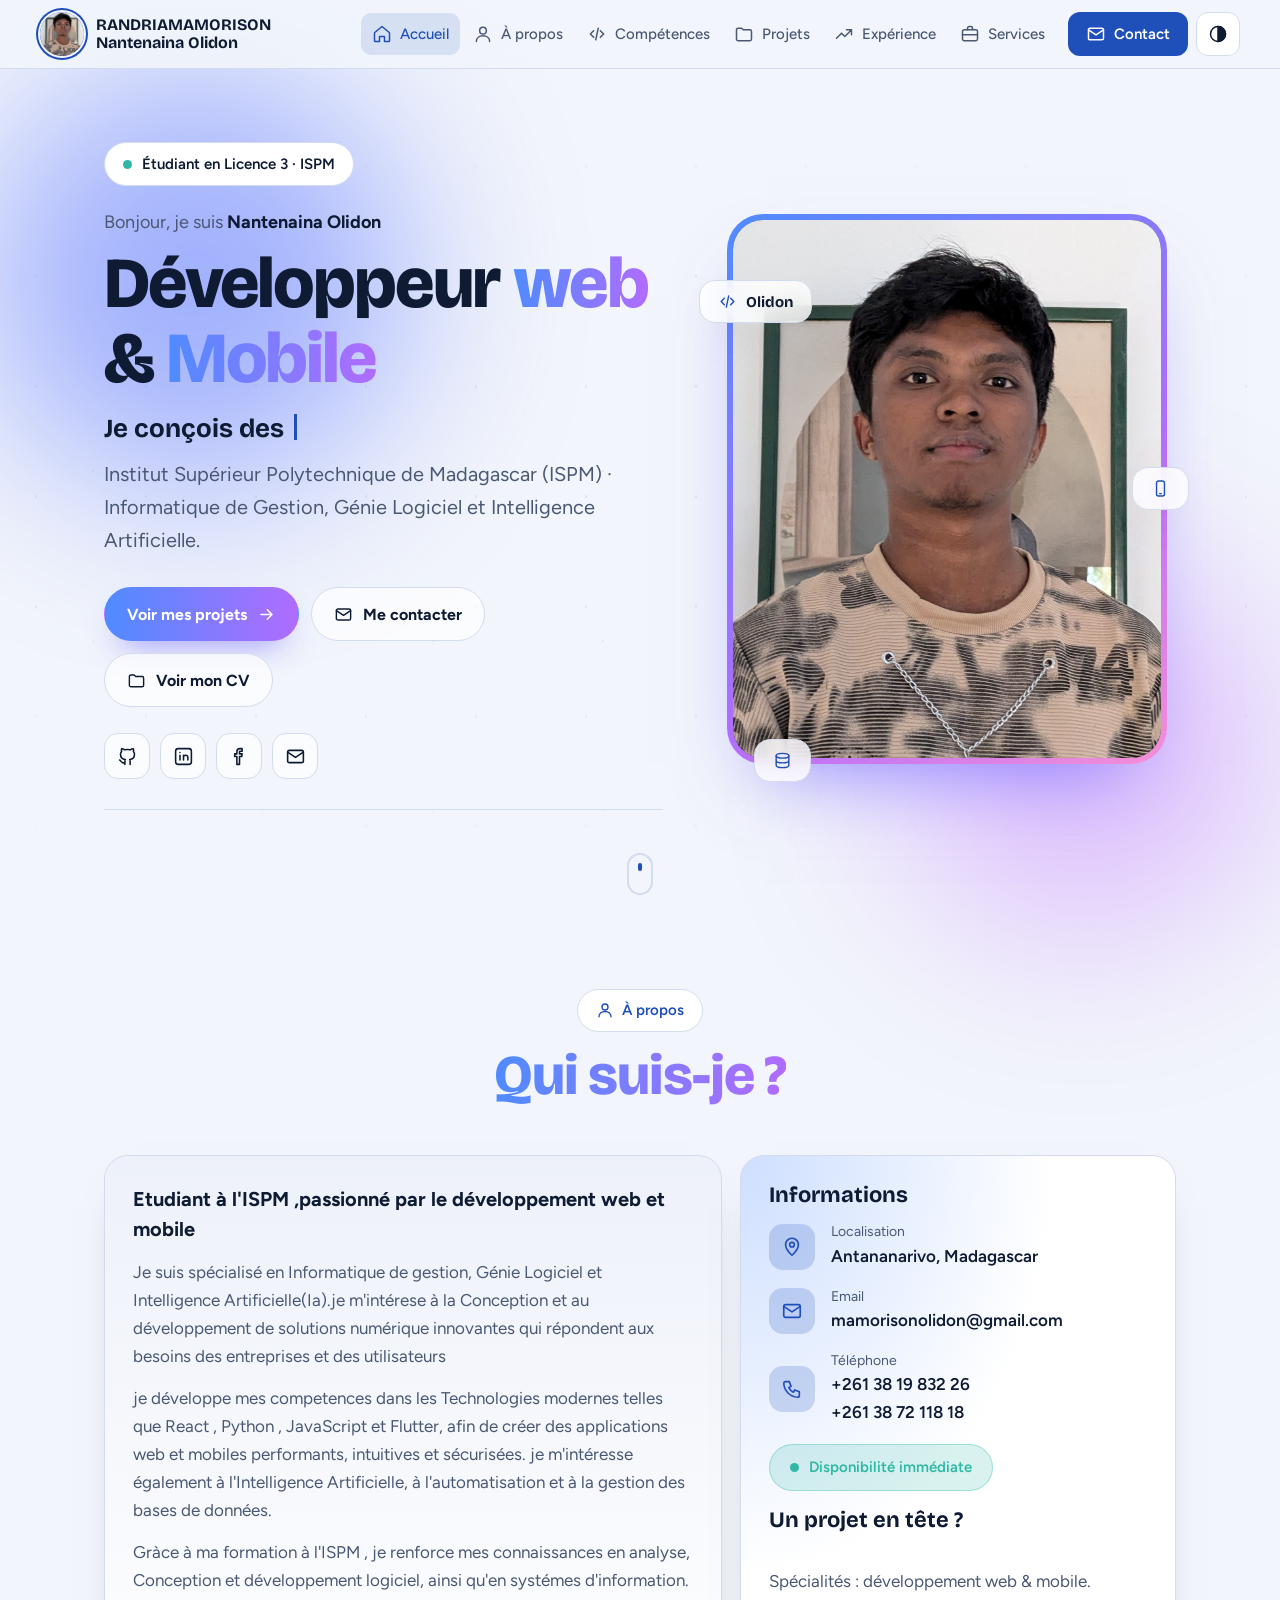
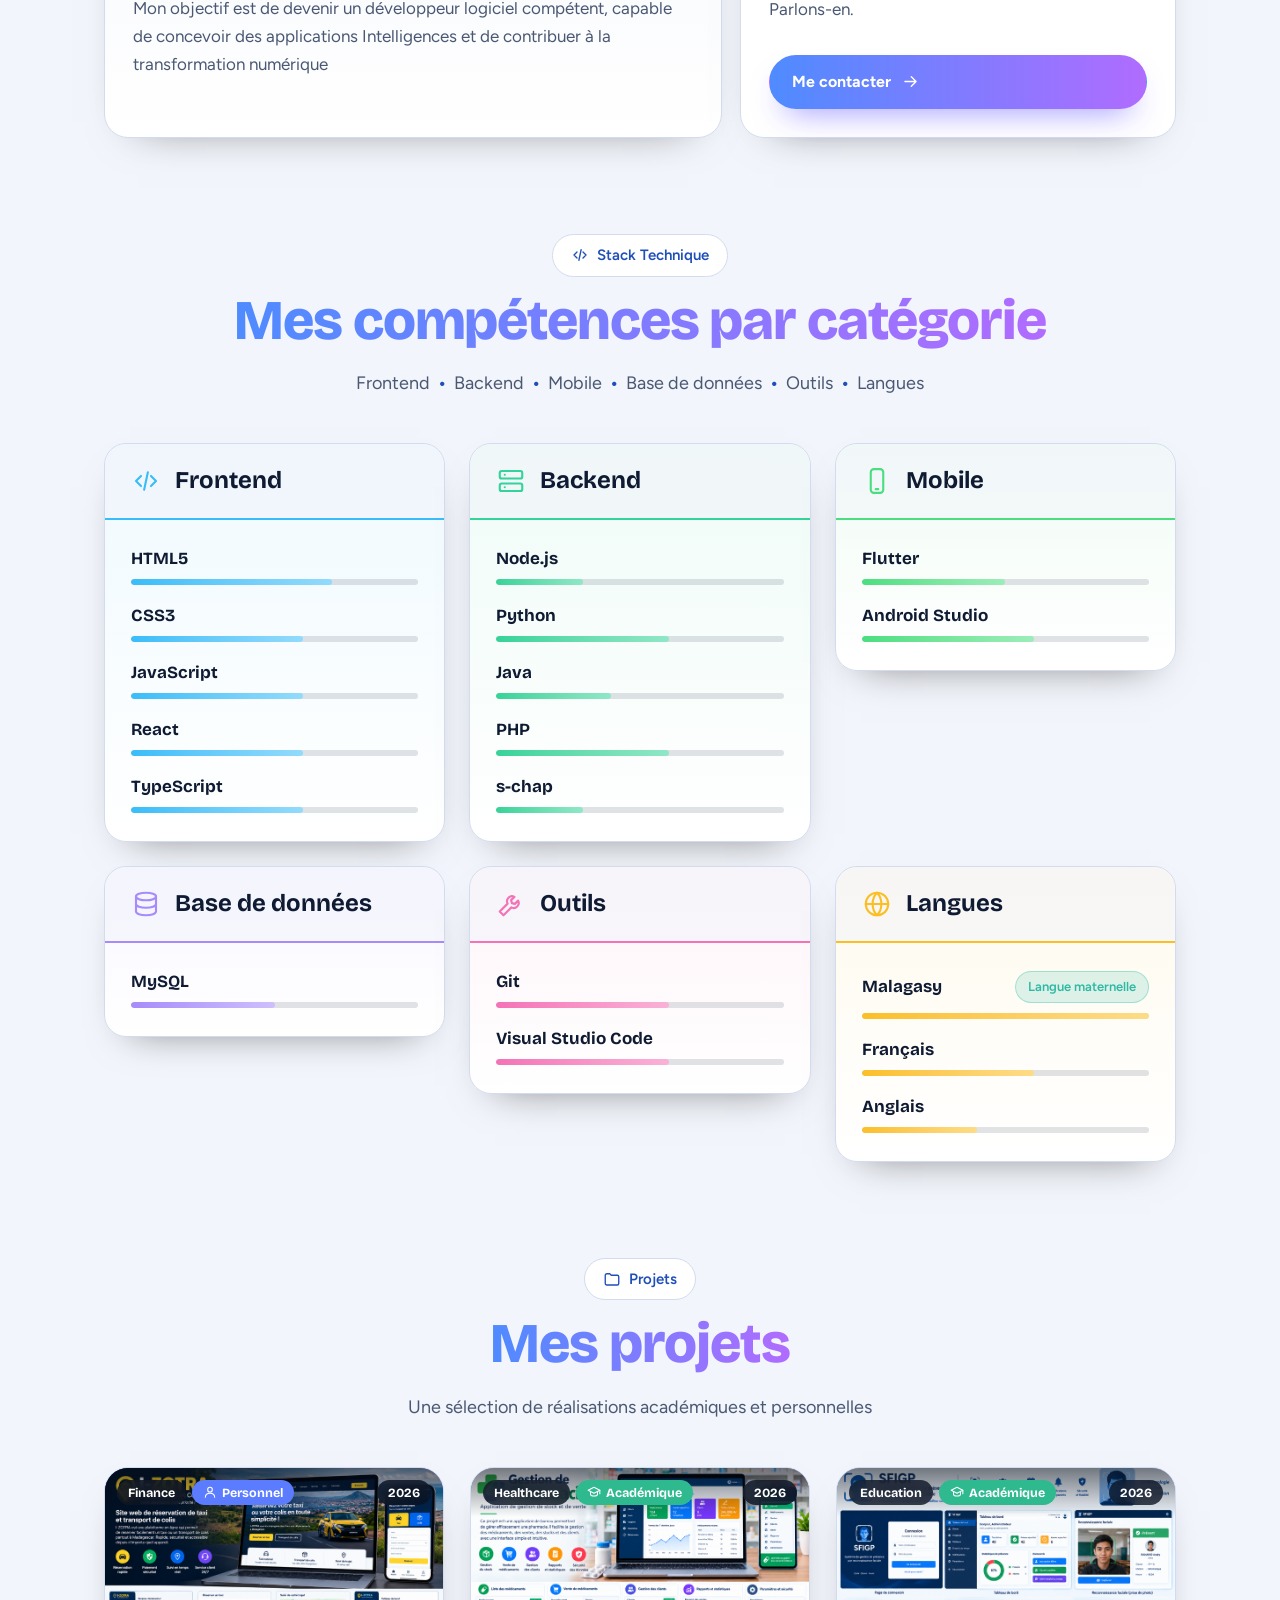
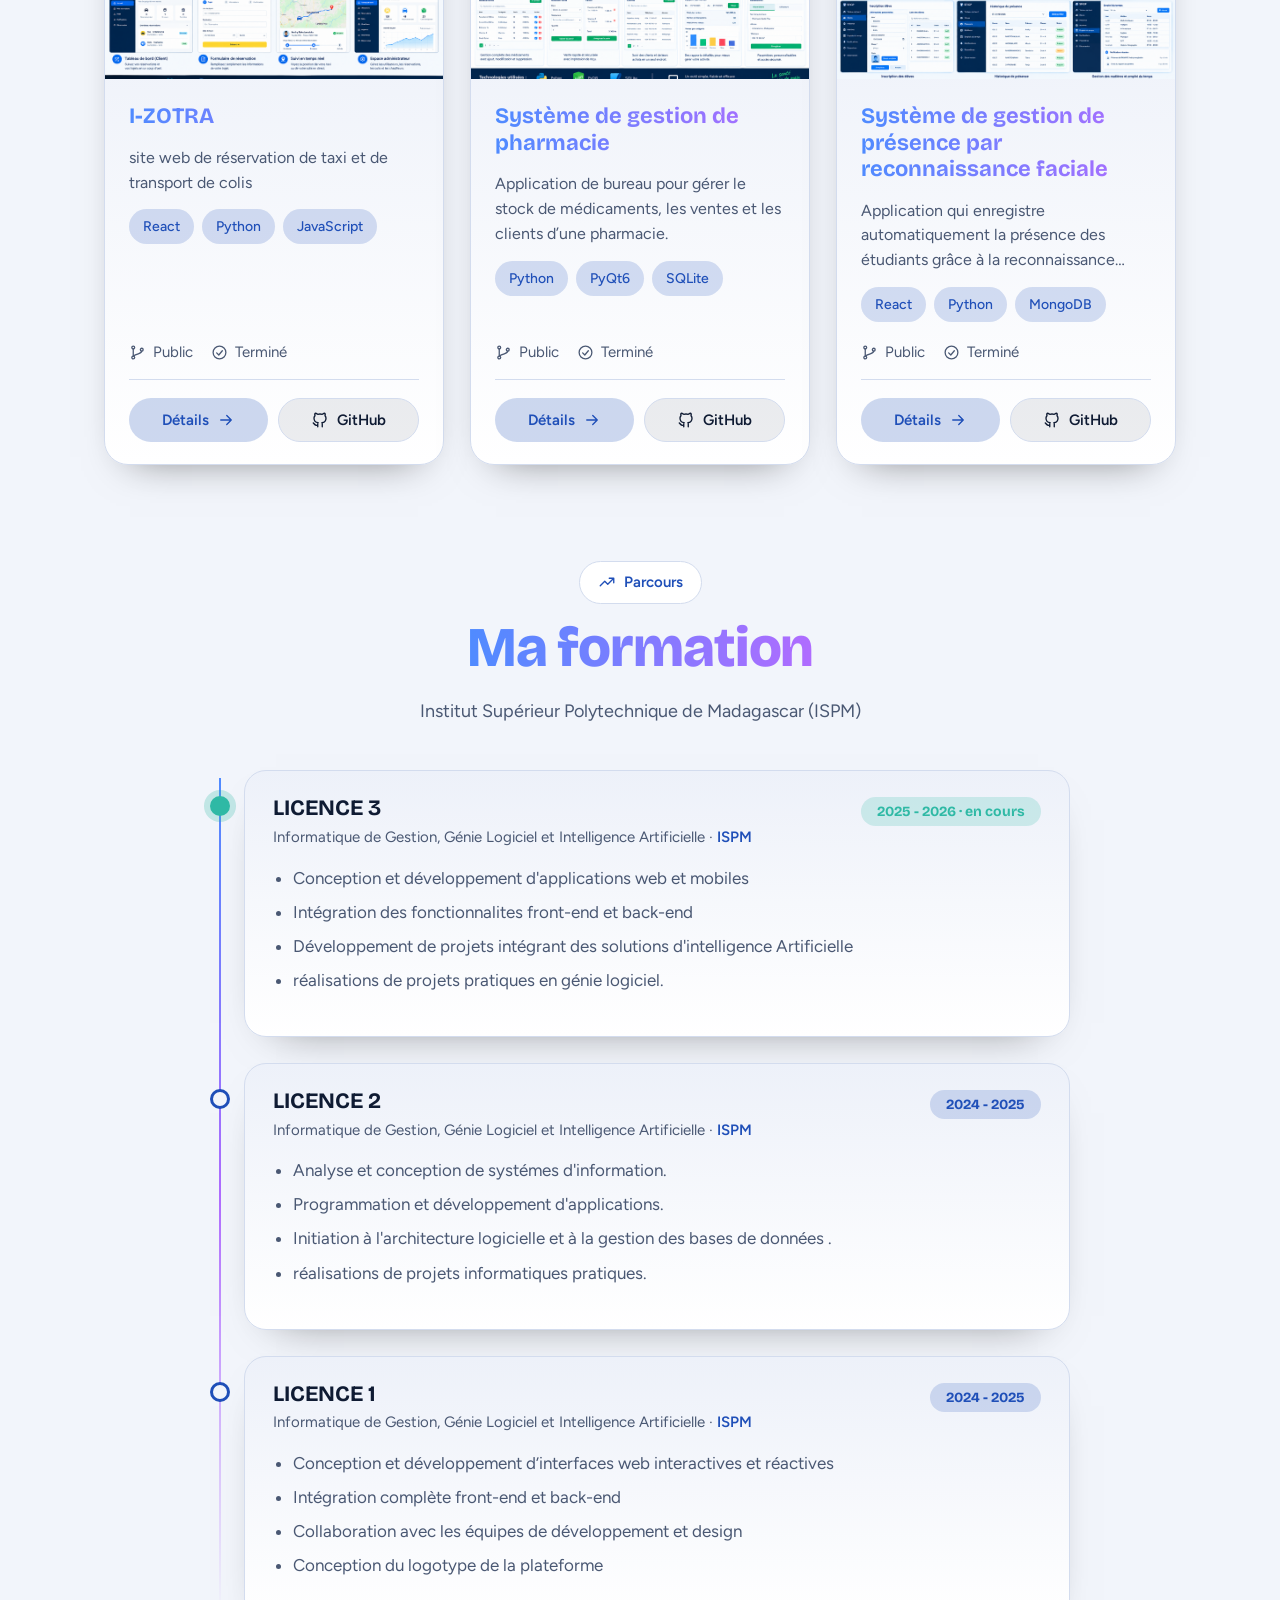
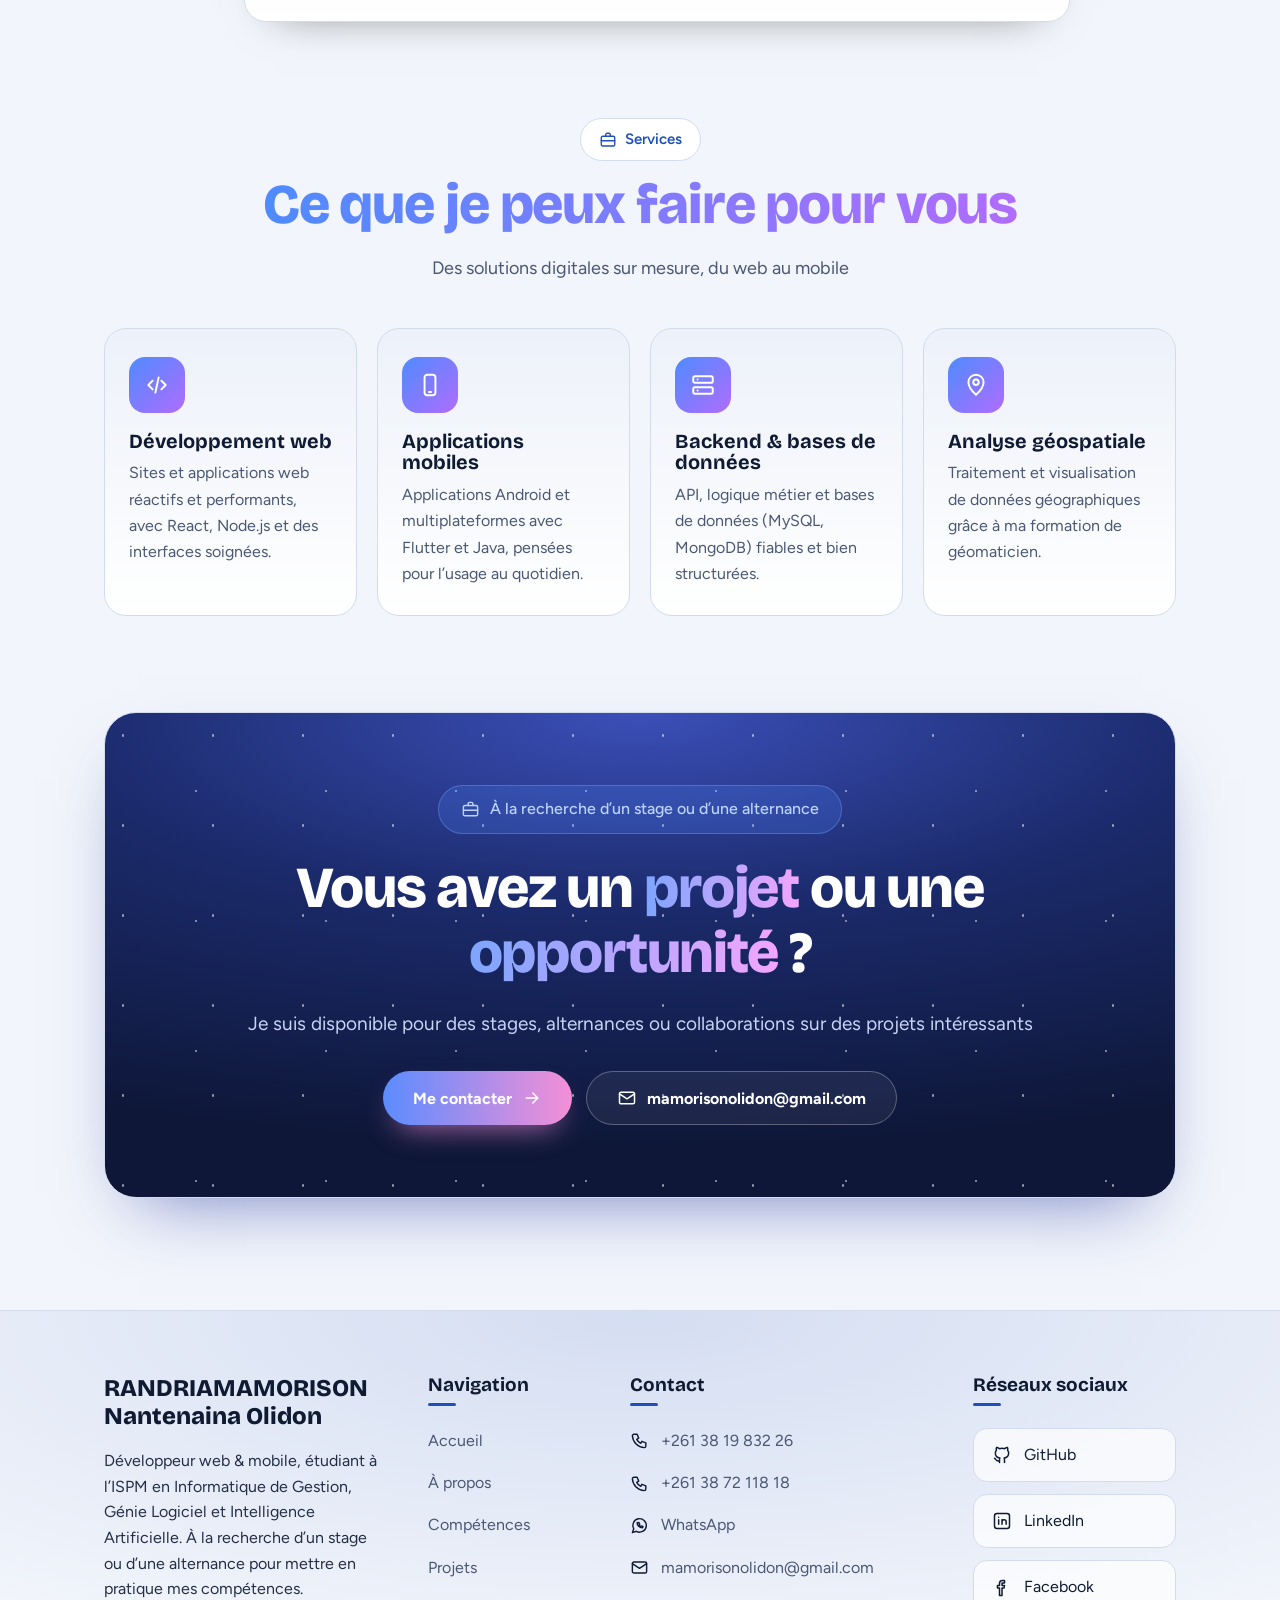
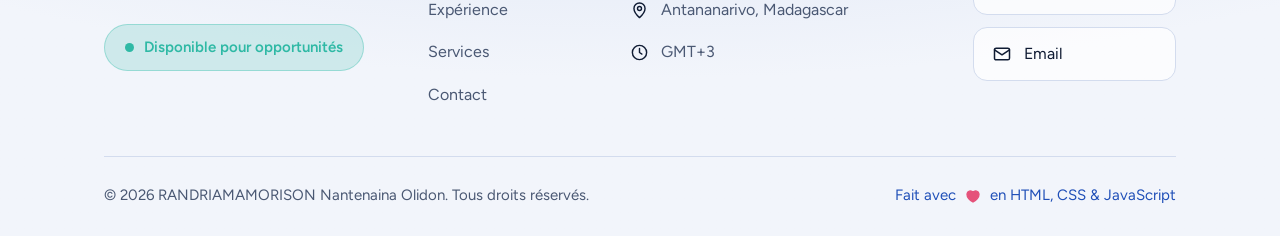
==== index.html @ e55397c0 "portfolio" ====
<!DOCTYPE html>
<html lang="fr">
<head>
<meta charset="utf-8">
<meta name="viewport" content="width=device-width, initial-scale=1, viewport-fit=cover">
<title>RANDRIAMAMORISON Nantenaina Olidon – Développeur web & Mobile</title>
<link href="https://fonts.googleapis.com/css2?family=Bricolage+Grotesque:wght@500;700;800&family=Figtree:wght@400;500;600&display=swap" rel="stylesheet">
<link rel="stylesheet" href="style.css">
</head>
<body>
<svg width="0" height="0" style="position:absolute" aria-hidden="true"><defs>
<symbol id="i-home" viewBox="0 0 24 24"><path d="M3 10.5 12 3l9 7.5V20a1 1 0 0 1-1 1h-5v-6H9v6H4a1 1 0 0 1-1-1z"/></symbol>
<symbol id="i-user" viewBox="0 0 24 24"><circle cx="12" cy="8" r="4"/><path d="M4 21c0-4.4 3.6-7 8-7s8 2.6 8 7"/></symbol>
<symbol id="i-code" viewBox="0 0 24 24"><path d="m8 8-4 4 4 4M16 8l4 4-4 4M13.5 5l-3 14"/></symbol>
<symbol id="i-folder" viewBox="0 0 24 24"><path d="M3 7a2 2 0 0 1 2-2h4l2 2h8a2 2 0 0 1 2 2v9a2 2 0 0 1-2 2H5a2 2 0 0 1-2-2z"/></symbol>
<symbol id="i-trend" viewBox="0 0 24 24"><path d="m3 17 6-6 4 4 8-8M15 7h6v6"/></symbol>
<symbol id="i-brief" viewBox="0 0 24 24"><rect x="3" y="7" width="18" height="13" rx="2"/><path d="M9 7V5a2 2 0 0 1 2-2h2a2 2 0 0 1 2 2v2M3 13h18"/></symbol>
<symbol id="i-mail" viewBox="0 0 24 24"><rect x="3" y="5" width="18" height="14" rx="2"/><path d="m3 7 9 6 9-6"/></symbol>
<symbol id="i-menu" viewBox="0 0 24 24"><path d="M4 6h16M4 12h16M4 18h16"/></symbol>
<symbol id="i-x" viewBox="0 0 24 24"><path d="M6 6l12 12M18 6 6 18"/></symbol>
<symbol id="i-theme" viewBox="0 0 24 24"><circle cx="12" cy="12" r="9"/><path d="M12 3v18a9 9 0 0 0 0-18z" fill="currentColor"/></symbol>
<symbol id="i-github" viewBox="0 0 24 24"><path d="M9 19c-4.3 1.4-4.3-2.5-6-3m12 5v-3.5c0-1 .1-1.4-.5-2 2.8-.3 5.5-1.4 5.5-6a4.6 4.6 0 0 0-1.3-3.2 4.2 4.2 0 0 0-.1-3.2s-1.1-.3-3.5 1.3a12.3 12.3 0 0 0-6.2 0C6.5 2.8 5.4 3.1 5.4 3.1a4.2 4.2 0 0 0-.1 3.2A4.6 4.6 0 0 0 4 9.5c0 4.6 2.7 5.7 5.5 6-.6.6-.6 1.2-.5 2V21"/></symbol>
<symbol id="i-server" viewBox="0 0 24 24"><rect x="3" y="4" width="18" height="6" rx="1.5"/><rect x="3" y="14" width="18" height="6" rx="1.5"/><path d="M7 7h.01M7 17h.01"/></symbol>
<symbol id="i-phone" viewBox="0 0 24 24"><rect x="7" y="2.5" width="10" height="19" rx="2.5"/><path d="M11 18.5h2"/></symbol>
<symbol id="i-db" viewBox="0 0 24 24"><ellipse cx="12" cy="6" rx="8" ry="3"/><path d="M4 6v6c0 1.7 3.6 3 8 3s8-1.3 8-3V6M4 12v6c0 1.7 3.6 3 8 3s8-1.3 8-3v-6"/></symbol>
<symbol id="i-tool" viewBox="0 0 24 24"><path d="M14.7 6.3a4 4 0 0 0-5.4 5.4L3 18l3 3 6.3-6.3a4 4 0 0 0 5.4-5.4l-2.6 2.6-2.4-.6-.6-2.4z"/></symbol>
<symbol id="i-globe" viewBox="0 0 24 24"><circle cx="12" cy="12" r="9"/><path d="M3 12h18M12 3c2.5 2.5 3.5 5.5 3.5 9s-1 6.5-3.5 9c-2.5-2.5-3.5-5.5-3.5-9S9.5 5.5 12 3z"/></symbol>
<symbol id="i-cap" viewBox="0 0 24 24"><path d="m2 9 10-5 10 5-10 5z"/><path d="M6 11.5V16c0 1.5 2.7 3 6 3s6-1.5 6-3v-4.500M22 9v6"/></symbol>
<symbol id="i-branch" viewBox="0 0 24 24"><circle cx="6" cy="5" r="2"/><circle cx="6" cy="19" r="2"/><circle cx="18" cy="8" r="2"/><path d="M6 7v10M18 10c0 4-6 3-12 7"/></symbol>
<symbol id="i-check" viewBox="0 0 24 24"><circle cx="12" cy="12" r="9"/><path d="m8 12.5 3 3 5-6"/></symbol>
<symbol id="i-ext" viewBox="0 0 24 24"><path d="M14 4h6v6M20 4 10 14M18 14v5a1 1 0 0 1-1 1H5a1 1 0 0 1-1-1V7a1 1 0 0 1 1-1h5"/></symbol>
<symbol id="i-arrow" viewBox="0 0 24 24"><path d="M5 12h14M13 6l6 6-6 6"/></symbol>
<symbol id="i-pin" viewBox="0 0 24 24"><path d="M12 21s7-6.2 7-11.5a7 7 0 0 0-14 0C5 14.8 12 21 12 21z"/><circle cx="12" cy="9.5" r="2.5"/></symbol>
<symbol id="i-clock" viewBox="0 0 24 24"><circle cx="12" cy="12" r="9"/><path d="M12 7v5l3 2"/></symbol>
<symbol id="i-in" viewBox="0 0 24 24"><rect x="3" y="3" width="18" height="18" rx="3"/><path d="M8 10.5V16M8 7.5v.01M12 16v-5.5M12 13c0-1.5 1-2.5 2.5-2.5S17 11.5 17 13v3"/></symbol>
<symbol id="i-fb" viewBox="0 0 24 24"><path d="M15 3h-2.5A3.5 3.5 0 0 0 9 6.5V9H6.5v3H9v9h3v-9h2.5l.5-3h-3V6.5c0-.3.2-.5.5-.5H15z"/></symbol>
<symbol id="i-heart" viewBox="0 0 24 24"><path d="M12 20s-8-4.8-8-10.5A4.5 4.5 0 0 1 12 7a4.5 4.5 0 0 1 8 2.5C20 15.2 12 20 12 20z" fill="currentColor"/></symbol>
<symbol id="i-call" viewBox="0 0 24 24"><path d="M5 4h4l2 5-2.5 1.5a11 11 0 0 0 5 5L15 13l5 2v4a2 2 0 0 1-2 2A16 16 0 0 1 3 6a2 2 0 0 1 2-2z"/></symbol>
<symbol id="i-wa" viewBox="0 0 24 24"><path d="M3 21l1.7-5A8.5 8.5 0 1 1 8 19.3z"/><path d="M9 8.5c0 3.5 3 6.5 6.5 6.5l1-1.5-2-1-1 .8a4 4 0 0 1-2-2l.8-1-1-2z"/></symbol>
</defs></svg>
<header><div class="bar">
<a class="brand" href="#accueil" aria-label="Accueil"><span class="logo" aria-hidden="true"><img src="assets/olidon.jpg" alt="" onerror="this.remove()"></span><span class="who"><b>RANDRIAMAMORISON  <br><span>Nantenaina Olidon</span></b></span></a>
<nav id="nav" aria-label="Navigation principale"><a href="#accueil"><svg class="i" aria-hidden="true"><use href="#i-home"/></svg>
    <span>Accueil</span></a><a href="#apropos"><svg class="i" aria-hidden="true"><use href="#i-user"/></svg><span>À propos</span></a><a href="#competences"><svg class="i" aria-hidden="true"><use href="#i-code"/></svg><span>Compétences</span></a><a href="#projets"><svg class="i" aria-hidden="true"><use href="#i-folder"/></svg><span>Projets</span></a><a href="#experience"><svg class="i" aria-hidden="true"><use href="#i-trend"/></svg><span>Expérience</span></a><a href="#services"><svg class="i" aria-hidden="true"><use href="#i-brief"/></svg><span>Services</span></a><a class="nav-contact" href="contact.html"><svg class="i" aria-hidden="true"><use href="#i-mail"/></svg><span>Me contacter</span></a></nav>
<div class="actions">
<a class="cta" href="contact.html"><svg class="i" aria-hidden="true"><use href="#i-mail"/></svg>Contact</a>
<button class="ibtn" id="t" type="button" aria-label="Changer de thème"><svg class="i" aria-hidden="true"><use href="#i-theme"/></svg></button>
<button class="ibtn burger" id="bg" type="button" aria-label="Ouvrir le menu" aria-expanded="false" aria-controls="nav"><svg class="i" aria-hidden="true"><use href="#i-menu"/></svg></button>
</div>
</div></header>

<main>
<section id="accueil" class="hero2">
<div class="hx-glow g1" aria-hidden="true"></div><div class="hx-glow g2" aria-hidden="true"></div>
<div class="hx-text">
<span class="hx-pill"><i aria-hidden="true"></i>Étudiant en Licence 3 · ISPM</span>
<p class="hx-hello">Bonjour, je suis <b>Nantenaina Olidon</b></p>
<h1>Développeur <span>web</span> &amp; <span>Mobile</span></h1>
<p class="hx-type" aria-label="Je conçois des sites web, des applications mobiles, des interfaces modernes et des cartes interactives">Je conçois des <span class="hx-tw" aria-hidden="true"><span id="tw">sites web</span><i class="hx-caret"></i></span></p>
<p class="hx-lead">Institut Supérieur Polytechnique de Madagascar (ISPM) · Informatique de Gestion, Génie Logiciel et Intelligence Artificielle.</p>
<div class="hx-btns">
<a class="hx-btn main" href="#projets">Voir mes projets<svg class="i" aria-hidden="true"><use href="#i-arrow"/></svg></a>
<a class="hx-btn ghost" href="contact.html"><svg class="i" aria-hidden="true"><use href="#i-mail"/></svg>Me contacter</a>
<a class="hx-btn ghost" href="cv.pdf"><svg class="i" aria-hidden="true"><use href="#i-folder"/></svg>Voir mon CV</a>
</div>
<div class="hx-social"><a href="https://github.com/mamorisonolidon-gif" target="_blank" rel="noopener noreferrer" aria-label="GitHub"><svg class="i" aria-hidden="true"><use href="#i-github"/></svg></a><a href="https://www.linkedin.com/in/VOTRE-PROFIL" target="_blank" rel="noopener noreferrer" aria-label="LinkedIn"><svg class="i" aria-hidden="true"><use href="#i-in"/></svg></a><a href="https://www.facebook.com/olidon.randriamamorison" target="_blank" rel="noopener noreferrer" aria-label="Facebook"><svg class="i" aria-hidden="true"><use href="#i-fb"/></svg></a><a href="mailto:mamorisonolidon@gmail.com" aria-label="Email"><svg class="i" aria-hidden="true"><use href="#i-mail"/></svg></a></div>
<ul class="hx-stats">

</ul>
</div>
<div class="hx-visual">
<div class="hx-frame"><span class="hx-initials" aria-hidden="true">NO</span><img src="assets/olidon.jpg" alt="Portrait de Nantenaina Olidon" onerror="this.remove()"></div>
<span class="hx-float f1"><svg class="i" aria-hidden="true"><use href="#i-code"/></svg>Olidon</span>
<span class="hx-float f2"><svg class="i" aria-hidden="true"><use href="#i-phone"/></svg></span>
<span class="hx-float f3"><svg class="i" aria-hidden="true"><use href="#i-db"/></svg></span>
</div>
<a class="hx-scroll" href="#apropos" aria-label="Défiler vers À propos"><span></span></a>
</section>

<section id="apropos">
<div class="sk-intro">
<span class="sk-pill"><svg class="i" aria-hidden="true"><use href="#i-user"/></svg>À propos</span>
<h2 class="sk-title">Qui suis-je ?</h2>

</div>
<div class="bento">
<article class="bt bt-intro">
<p class="bt-lead"><b>Etudiant à l'ISPM ,passionné par le développement web et mobile</b> 
<p>Je suis spécialisé en Informatique de gestion, Génie Logiciel et Intelligence Artificielle(Ia).je m'intérese à la Conception et au développement de solutions numérique innovantes qui répondent aux besoins des entreprises et des utilisateurs</p>
<p>je développe mes competences dans les Technologies modernes telles que React , Python , JavaScript et Flutter, afin de créer des applications web et mobiles performants, intuitives et sécurisées. je m'intéresse également à l'Intelligence Artificielle, à l'automatisation et à la gestion des bases de données.</p>
<p>Gràce à ma formation à l'ISPM , je renforce mes connaissances en analyse, Conception et développement logiciel, ainsi qu'en systémes d'information. Mon objectif est de devenir un développeur logiciel compétent, capable de concevoir des applications Intelligences et de contribuer à la transformation numérique</p>
</article>
<article class="bt bt-dual">
<h3>Informations</h3>
<ul class="ab-list">
<li><span class="ab-ico"><svg class="i" aria-hidden="true"><use href="#i-pin"/></svg></span><div><small>Localisation</small><b>Antananarivo, Madagascar</b></div></li>
<li><span class="ab-ico"><svg class="i" aria-hidden="true"><use href="#i-mail"/></svg></span><div><small>Email</small><b>mamorisonolidon@gmail.com</b></div></li>
<li><span class="ab-ico"><svg class="i" aria-hidden="true"><use href="#i-call"/></svg></span><div><small>Téléphone</small><b>+261 38 19 832 26<br>+261 38 72 118 18</b></div></li>
<span class="ft-avail"><i aria-hidden="true"></i>Disponibilité immédiate</span>
<h3>Un projet en tête ?</h3>
<p>Spécialités : développement web &amp; mobile. Parlons-en.</p>
<a class="hx-btn main" href="contact.html">Me contacter<svg class="i" aria-hidden="true"><use href="#i-arrow"/></svg></a>



</div>
</section>

<section id="competences">
<div class="sk-intro">
<span class="sk-pill"><svg class="i" aria-hidden="true"><use href="#i-code"/></svg>Stack Technique</span>
<h2 class="sk-title">Mes compétences par catégorie</h2>
<p class="sk-sub">Frontend <b>•</b> Backend <b>•</b> Mobile <b>•</b> Base de données <b>•</b> Outils <b>•</b> Langues</p>
</div>
<div class="sk-grid">
<article class="sk-card c-front"><div class="sk-head"><svg class="i" aria-hidden="true"><use href="#i-code"/></svg>
    <h3>Frontend</h3></div><ul class="sk-list"><li class="sk-item"><div class="sk-row"><span class="sk-name">HTML5</span></div><div class="sk-meter" role="progressbar" aria-label="HTML5" aria-valuemin="0" aria-valuemax="100" aria-valuenow="85"><i style="--w:70%"></i></div></li><li class="sk-item"><div class="sk-row"><span class="sk-name">CSS3</span></div><div class="sk-meter" role="progressbar" aria-label="CSS3" aria-valuemin="0" aria-valuemax="100" aria-valuenow="85"><i style="--w:60%"></i></div></li><li class="sk-item"><div class="sk-row"><span class="sk-name">JavaScript</span></div><div class="sk-meter" role="progressbar" aria-label="JavaScript" aria-valuemin="0" aria-valuemax="100" aria-valuenow="60"><i style="--w:60%"></i></div></li><li class="sk-item"><div class="sk-row"><span class="sk-name">React</span></div><div class="sk-meter" role="progressbar" aria-label="React" aria-valuemin="0" aria-valuemax="100" aria-valuenow="60"><i style="--w:60%"></i></div></li><li class="sk-item"><div class="sk-row"><span class="sk-name">TypeScript</span></div><div class="sk-meter" role="progressbar" aria-label="TypeScript" aria-valuemin="0" aria-valuemax="100" aria-valuenow="60"><i style="--w:60%"></i></div></li></ul></article>
<article class="sk-card c-back"><div class="sk-head"><svg class="i" aria-hidden="true"><use href="#i-server"/></svg>
    <h3>Backend</h3></div><ul class="sk-list"><li class="sk-item"><div class="sk-row"><span class="sk-name">Node.js</span></div><div class="sk-meter" role="progressbar" aria-label="Node.js" aria-valuemin="0" aria-valuemax="100" aria-valuenow="60"><i style="--w:30%"></i></div></li><li class="sk-item"><div class="sk-row"><span class="sk-name">Python</span></div><div class="sk-meter" role="progressbar" aria-label="Python" aria-valuemin="0" aria-valuemax="100" aria-valuenow="60"><i style="--w:60%"></i></div></li><li class="sk-item"><div class="sk-row"><span class="sk-name">Java</span></div><div class="sk-meter" role="progressbar" aria-label="Java" aria-valuemin="0" aria-valuemax="100" aria-valuenow="85"><i style="--w:40%"></i></div></li><li class="sk-item"><div class="sk-row"><span class="sk-name">PHP</span></div><div class="sk-meter" role="progressbar" aria-label="PHP" aria-valuemin="0" aria-valuemax="100" aria-valuenow="60"><i style="--w:60%"></i></div></li><li class="sk-item"><div class="sk-row"><span class="sk-name">s-chap</span></div><div class="sk-meter" role="progressbar" aria-label="s-chap" aria-valuemin="0" aria-valuemax="100" aria-valuenow="30"><i style="--w:30%"></i></div></li></ul></article>
<article class="sk-card c-mob"><div class="sk-head"><svg class="i" aria-hidden="true"><use href="#i-phone"/></svg>
    <h3>Mobile</h3></div><ul class="sk-list"><li class="sk-item"><div class="sk-row"><span class="sk-name">Flutter</span></div><div class="sk-meter" role="progressbar" aria-label="Flutter" aria-valuemin="0" aria-valuemax="100" aria-valuenow="60"><i style="--w:50%"></i></div></li><li class="sk-item"><div class="sk-row"><span class="sk-name">Android Studio</span></div><div class="sk-meter" role="progressbar" aria-label="Android Studio" aria-valuemin="0" aria-valuemax="100" aria-valuenow="60"><i style="--w:60%"></i></div></li></ul></article>
<article class="sk-card c-db"><div class="sk-head"><svg class="i" aria-hidden="true"><use href="#i-db"/></svg>
    <h3>Base de données</h3></div><ul class="sk-list"><li class="sk-item"><div class="sk-row"><span class="sk-name">MySQL</span></div><div class="sk-meter" role="progressbar" aria-label="MySQL" aria-valuemin="0" aria-valuemax="100" aria-valuenow="60"><i style="--w:50%"></i></div></li></ul></article>
<article class="sk-card c-tools"><div class="sk-head"><svg class="i" aria-hidden="true"><use href="#i-tool"/></svg>
    <h3>Outils</h3></div><ul class="sk-list"><li class="sk-item"><div class="sk-row"><span class="sk-name">Git</span></div><div class="sk-meter" role="progressbar" aria-label="Git" aria-valuemin="0" aria-valuemax="100" aria-valuenow="60"><i style="--w:60%"></i></div></li><li class="sk-item"><div class="sk-row"><span class="sk-name">Visual Studio Code</span></div><div class="sk-meter" role="progressbar" aria-label="Visual Studio Code" aria-valuemin="0" aria-valuemax="100" aria-valuenow="60"><i style="--w:60%"></i></div></li></ul></article>
<article class="sk-card c-lang"><div class="sk-head"><svg class="i" aria-hidden="true"><use href="#i-globe"/></svg>
    <h3>Langues</h3></div><ul class="sk-list"><li class="sk-item"><div class="sk-row"><span class="sk-name">Malagasy</span><span class="sk-badge lv-a">Langue maternelle</span></div><div class="sk-meter" role="progressbar" aria-label="Malagasy" aria-valuemin="0" aria-valuemax="100" aria-valuenow="100"><i style="--w:100%"></i></div></li><li class="sk-item"><div class="sk-row"><span class="sk-name">Français</span></div><div class="sk-meter" role="progressbar" aria-label="Français" aria-valuemin="0" aria-valuemax="100" aria-valuenow="60"><i style="--w:60%"></i></div></li><li class="sk-item"><div class="sk-row"><span class="sk-name">Anglais</span></div><div class="sk-meter" role="progressbar" aria-label="Anglais" aria-valuemin="0" aria-valuemax="100" aria-valuenow="60"><i style="--w:40%"></i></div></li></i></div></li></ul></article>
</div>
</section>

<section id="projets">
<div class="sk-intro">
<span class="sk-pill"><svg class="i" aria-hidden="true"><use href="#i-folder"/></svg>Projets</span>
<h2 class="sk-title">Mes projets</h2>
<p class="sk-sub">Une sélection de réalisations académiques et personnelles</p>
</div>
<div class="pj-grid">
<article class="pj-card">
<div class="pj-media"><img src="assets/izotra.png" alt="Aperçu du projet Application web de gestion de budget" loading="lazy" onerror="this.remove()"><span class="pj-fallback" aria-hidden="true"><svg class="i"><use href="#i-code"/></svg></span>
<div class="pj-badges"><span class="pj-cat">Finance</span><span class="pj-type t-perso"><svg class="i" aria-hidden="true"><use href="#i-user"/></svg>Personnel</span><span class="pj-year">2026</span></div></div>
<div class="pj-body"><h3>I-ZOTRA</h3>
<p class="pj-desc" id="d-budget">site web de réservation de taxi et de transport de colis</p>
<ul class="pj-tags"><li>React</li><li>Python</li><li>JavaScript</li></ul>
<div class="pj-meta"><span><svg class="i" aria-hidden="true"><use href="#i-branch"/></svg>Public</span><span><svg class="i" aria-hidden="true"><use href="#i-check"/></svg>Terminé</span></div>
<div class="pj-actions"><a class="pj-btn more" href="projet-budget.html"><span>Détails</span><svg class="i" aria-hidden="true"><use href="#i-arrow"/></svg></a><a class="pj-btn gh" href="https://github.com/mamorisonolidon-gif/I-ZOTRA" target="_blank" rel="noopener noreferrer" aria-label="Voir le code source de : Application web de gestion de budget"><svg class="i" aria-hidden="true"><use href="#i-github"/></svg>GitHub</a></div></div>
</article>
<article class="pj-card">
<div class="pj-media"><img src="assets/gsp (2).png" alt="Aperçu du projet Système de gestion de pharmacie" loading="lazy" onerror="this.remove()"><span class="pj-fallback" aria-hidden="true"><svg class="i"><use href="#i-code"/></svg></span>
<div class="pj-badges"><span class="pj-cat">Healthcare</span><span class="pj-type t-acad"><svg class="i" aria-hidden="true"><use href="#i-cap"/></svg>Académique</span><span class="pj-year">2026</span></div></div>
<div class="pj-body"><h3>Système de gestion de pharmacie</h3>
<p class="pj-desc" id="d-pharma">Application de bureau pour gérer le stock de médicaments, les ventes et les clients d’une pharmacie.</p>
<ul class="pj-tags"><li>Python</li><li>PyQt6</li><li>SQLite</li></ul>
<div class="pj-meta"><span><svg class="i" aria-hidden="true"><use href="#i-branch"/></svg>Public</span><span><svg class="i" aria-hidden="true"><use href="#i-check"/></svg>Terminé</span></div>
<div class="pj-actions"><a class="pj-btn more" href="projet-pharma.html"><span>Détails</span><svg class="i" aria-hidden="true"><use href="#i-arrow"/></svg></a><a class="pj-btn gh" href="https://github.com/mamorisonolidon-gif/Gestion_pharmacie" target="_blank" rel="noopener noreferrer" aria-label="Voir le code source de : Système de gestion de pharmacie"><svg class="i" aria-hidden="true"><use href="#i-github"/></svg>GitHub</a></div></div>
</article>
<article class="pj-card">
<div class="pj-media"><img src="assets/sfigp.png" alt="Aperçu du projet Système de gestion de présence par reconnaissance faciale" loading="lazy" onerror="this.remove()"><span class="pj-fallback" aria-hidden="true"><svg class="i"><use href="#i-code"/></svg></span>
<div class="pj-badges"><span class="pj-cat">Education</span><span class="pj-type t-acad"><svg class="i" aria-hidden="true"><use href="#i-cap"/></svg>Académique</span><span class="pj-year">2026</span></div></div>
<div class="pj-body"><h3>Système de gestion de présence par reconnaissance faciale</h3>
<p class="pj-desc" id="d-presence">Application qui enregistre automatiquement la présence des étudiants grâce à la reconnaissance faciale, avec suivi des listes de présence.</p>
<ul class="pj-tags"><li>React</li><li>Python</li><li>MongoDB</li></ul>
<div class="pj-meta"><span><svg class="i" aria-hidden="true"><use href="#i-branch"/></svg>Public</span><span><svg class="i" aria-hidden="true"><use href="#i-check"/></svg>Terminé</span></div>
<div class="pj-actions"><a class="pj-btn more" href="projet-presence.html"><span>Détails</span><svg class="i" aria-hidden="true"><use href="#i-arrow"/></svg></a><a class="pj-btn gh" href="https://github.com/mamorisonolidon-gif/projet_SFIGP" target="_blank" rel="noopener noreferrer" aria-label="Voir le code source de : Système de gestion de présence par reconnaissance faciale"><svg class="i" aria-hidden="true"><use href="#i-github"/></svg>GitHub</a></div></div>
</article>
</div>
</section>

<section id="experience">
<div class="sk-intro">
<span class="sk-pill"><svg class="i" aria-hidden="true"><use href="#i-trend"/></svg>Parcours</span>
<h2 class="sk-title">Ma formation</h2>
<p class="sk-sub">Institut Supérieur Polytechnique de Madagascar (ISPM)</p>
</div>
<div class="tl-list">
<article class="tl-item now"><span class="tl-dot" aria-hidden="true"></span>
<div class="tl-card"><div class="tl-head"><div><h3>LICENCE 3</h3><p class="tl-sub">Informatique de Gestion, Génie Logiciel et Intelligence Artificielle · <b class="co">ISPM</b></p></div><span class="tl-year">2025 - 2026 · en cours</span></div>
<ul class="tl-points"><li>Conception et développement d'applications web et mobiles</li><li>Intégration des fonctionnalites front-end et back-end</li><li>Développement de projets intégrant des solutions d'intelligence Artificielle</li><li>réalisations de projets pratiques en génie logiciel.</li></ul>
</div></article>
<article class="tl-item"><span class="tl-dot" aria-hidden="true"></span>
<div class="tl-card"><div class="tl-head"><div><h3>LICENCE 2</h3><p class="tl-sub">Informatique de Gestion, Génie Logiciel et Intelligence Artificielle · <b class="co">ISPM</b></p></div><span class="tl-year">2024 - 2025</span></div>
<ul class="tl-points"><li>Analyse et conception de systémes d'information.</li><li>Programmation et développement d'applications.</li><li>Initiation à l'architecture logicielle et à la gestion des bases de données .</li><li>réalisations de projets informatiques pratiques.</li></ul>
</div></article>
<article class="tl-item"><span class="tl-dot" aria-hidden="true"></span>
<div class="tl-card"><div class="tl-head"><div><h3>LICENCE 1</h3><p class="tl-sub">Informatique de Gestion, Génie Logiciel et Intelligence Artificielle · <b class="co">ISPM</b></p></div><span class="tl-year">2024 - 2025</span></div>
<ul class="tl-points"><li>Conception et développement d’interfaces web interactives et réactives</li><li>Intégration complète front-end et back-end</li><li>Collaboration avec les équipes de développement et design</li><li>Conception du logotype de la plateforme</li></ul>
</div></article>
</div>
</section>

<section id="services">
<div class="sk-intro">
<span class="sk-pill"><svg class="i" aria-hidden="true"><use href="#i-brief"/></svg>Services</span>
<h2 class="sk-title">Ce que je peux faire pour vous</h2>
<p class="sk-sub">Des solutions digitales sur mesure, du web au mobile</p>
</div>
<div class="sv-grid">
<article class="sv-card"><span class="sv-ico"><svg class="i" aria-hidden="true"><use href="#i-code"/></svg></span><h3>Développement web</h3><p>Sites et applications web réactifs et performants, avec React, Node.js et des interfaces soignées.</p></article>
<article class="sv-card"><span class="sv-ico"><svg class="i" aria-hidden="true"><use href="#i-phone"/></svg></span><h3>Applications mobiles</h3><p>Applications Android et multiplateformes avec Flutter et Java, pensées pour l’usage au quotidien.</p></article>
<article class="sv-card"><span class="sv-ico"><svg class="i" aria-hidden="true"><use href="#i-server"/></svg></span><h3>Backend &amp; bases de données</h3><p>API, logique métier et bases de données (MySQL, MongoDB) fiables et bien structurées.</p></article>
<article class="sv-card"><span class="sv-ico"><svg class="i" aria-hidden="true"><use href="#i-pin"/></svg></span><h3>Analyse géospatiale</h3><p>Traitement et visualisation de données géographiques grâce à ma formation de géomaticien.</p></article>
</div>
</section>

<section id="contact" class="contact">
<div class="ct-panel">
<span class="ct-pill"><svg class="i" aria-hidden="true"><use href="#i-brief"/></svg>À la recherche d’un stage ou d’une alternance</span>
<h2 class="ct-title">Vous avez un <span>projet</span> ou une <span>opportunité</span>&nbsp;?</h2>
<p class="ct-sub">Je suis disponible pour des stages, alternances ou collaborations sur des projets intéressants</p>
<div class="ct-actions">
<a class="ct-btn main" href="contact.html">Me contacter<svg class="i" aria-hidden="true"><use href="#i-arrow"/></svg></a>
<a class="ct-btn ct-email" href="mailto:mamorisonolidon@gmail.com"><svg class="i" aria-hidden="true"><use href="#i-mail"/></svg>mamorisonolidon@gmail.com</a>
</div>
</div>
</section>

</main>
<footer class="ft">
<div class="ft-in">
<div class="ft-grid">
<div class="ft-brand">
<a class="ft-name" href="index.html#accueil">RANDRIAMAMORISON<br>Nantenaina Olidon</a>
<p>Développeur web &amp; mobile, étudiant à l’ISPM en Informatique de Gestion, Génie Logiciel et Intelligence Artificielle. À la recherche d’un stage ou d’une alternance pour mettre en pratique mes compétences.</p>
<span class="ft-avail"><i aria-hidden="true"></i>Disponible pour opportunités</span>
</div>
<div class="ft-col" role="navigation" aria-label="Navigation du pied de page"><h3>Navigation</h3><ul class="ft-links"><li><a href="#accueil">Accueil</a></li><li><a href="#apropos">À propos</a></li><li><a href="#competences">Compétences</a></li><li><a href="#projets">Projets</a></li><li><a href="#experience">Expérience</a></li><li><a href="#services">Services</a></li><li><a href="contact.html">Contact</a></li></ul></div>
<div class="ft-col"><h3>Contact</h3><ul class="ft-contact">
<li><svg class="i" aria-hidden="true"><use href="#i-call"/></svg><a href="tel:+261381983226">+261 38 19 832 26</a></li>
<li><svg class="i" aria-hidden="true"><use href="#i-call"/></svg><a href="tel:+261387211818">+261 38 72 118 18</a></li>
<li><svg class="i" aria-hidden="true"><use href="#i-wa"/></svg><a href="https://wa.me/+261381983226" target="_blank" rel="noopener noreferrer">WhatsApp</a></li>
<li><svg class="i" aria-hidden="true"><use href="#i-mail"/></svg><a href="mailto:mamorisonolidon@gmail.com">mamorisonolidon@gmail.com</a></li>
<li><svg class="i" aria-hidden="true"><use href="#i-pin"/></svg><span>Antananarivo, Madagascar</span></li>
<li><svg class="i" aria-hidden="true"><use href="#i-clock"/></svg><span>GMT+3</span></li>
</ul></div>
<div class="ft-col"><h3>Réseaux sociaux</h3><ul class="ft-social">
<li><a href="https://github.com/mamorisonolidon-gif" target="_blank" rel="noopener noreferrer"><svg class="i" aria-hidden="true"><use href="#i-github"/></svg>GitHub</a></li>
<li><a href="https://www.linkedin.com/in/VOTRE-PROFIL" target="_blank" rel="noopener noreferrer"><svg class="i" aria-hidden="true"><use href="#i-in"/></svg>LinkedIn</a></li>
<li><a href="https://www.facebook.com/olidon.randriamamorison" target="_blank" rel="noopener noreferrer"><svg class="i" aria-hidden="true"><use href="#i-fb"/></svg>Facebook</a></li>
<li><a href="mailto:mamorisonolidon@gmail.com"><svg class="i" aria-hidden="true"><use href="#i-mail"/></svg>Email</a></li>
</ul></div>
</div>
<div class="ft-bottom"><span>© 2026 RANDRIAMAMORISON Nantenaina Olidon. Tous droits réservés.</span><span class="ft-made">Fait avec <svg class="i" aria-hidden="true"><use href="#i-heart"/></svg> en HTML, CSS &amp; JavaScript</span></div>
</div>
</footer>
<script src="script.js"></script>
</body>  
</html>
---- style.css ----
:root{--bg:#F2F5FB;--surface:#fff;--ink:#0F1B33;--muted:#4A5873;--blue:#1F4FB8;--blue-ink:#fff;--line:#D3DCEE;--code:#0F1B33;--code-ink:#DCE6FA;--hbg:rgba(242,245,251,.88);
--h:'Bricolage Grotesque','Segoe UI',system-ui,sans-serif;--b:'Figtree','Segoe UI',system-ui,sans-serif;
box-sizing:border-box;padding-top:env(safe-area-inset-top,0px);padding-bottom:env(safe-area-inset-bottom,0px)}
@media (prefers-color-scheme:dark){:root:not([data-theme="light"]){--bg:#0B1322;--surface:#131E35;--ink:#E7EDF9;--muted:#9FB0CF;--blue:#7DA5FF;--blue-ink:#0B1322;--line:#24314F;--code:#070D18;--code-ink:#DCE6FA;--hbg:rgba(11,19,34,.88)}}
:root[data-theme="dark"]{--bg:#0B1322;--surface:#131E35;--ink:#E7EDF9;--muted:#9FB0CF;--blue:#7DA5FF;--blue-ink:#0B1322;--line:#24314F;--code:#070D18;--code-ink:#DCE6FA;--hbg:rgba(11,19,34,.88)}
*,*::before,*::after{box-sizing:border-box}
html{scroll-behavior:smooth;scroll-padding-top:calc(88px + env(safe-area-inset-top,0px))}
body{margin:0;background:var(--bg);color:var(--ink);font:400 17px/1.65 var(--b)}
body::before{content:"";position:fixed;inset:0 0 auto;height:env(safe-area-inset-top,0px);background:var(--hbg);z-index:10}
a{color:inherit}
:focus-visible{outline:3px solid var(--blue);outline-offset:3px;border-radius:6px}
header{position:sticky;top:env(safe-area-inset-top,0px);z-index:9;background:var(--hbg);backdrop-filter:blur(10px);border-bottom:1px solid var(--line)}
.bar{max-width:1120px;margin:auto;padding:12px 24px;display:flex;align-items:center;gap:20px;justify-content:space-between}
.brand{display:flex;align-items:center;gap:12px;text-decoration:none;font:700 17px/1.1 var(--h)}
.logo{width:42px;height:42px;border-radius:50%;background:var(--blue);color:var(--blue-ink);display:grid;place-items:center;font:800 16px var(--h)}
nav{display:flex;gap:4px;flex-wrap:wrap}
nav a{text-decoration:none;padding:8px 12px;border-radius:8px;font-weight:500;color:var(--muted)}
nav a:hover{color:var(--ink);background:var(--surface)}
.theme{border:1px solid var(--line);background:var(--surface);color:var(--ink);border-radius:8px;padding:8px 12px;font:500 15px var(--b);cursor:pointer}
main{max-width:1120px;margin:auto;padding:0 24px}
section{padding:88px 0 8px}
h1,h2,h3{font-family:var(--h);line-height:1.08;margin:0}
h1{font-size:clamp(40px,6.4vw,76px);font-weight:800;letter-spacing:-.02em}
h1 span{color:var(--blue)}
h2{font-size:clamp(28px,4vw,40px);font-weight:700;margin-bottom:28px;letter-spacing:-.01em}
h3{font-size:21px;font-weight:700;margin-bottom:8px}
p{margin:0 0 16px;max-width:62ch}
.hero{display:grid;grid-template-columns:1.1fr .9fr;gap:48px;align-items:center;padding-top:72px;min-height:calc(100vh - 80px)}
.lead{font-size:19px;color:var(--muted);margin:24px 0 32px}
.btns{display:flex;gap:12px;flex-wrap:wrap}
.btn{display:inline-block;text-decoration:none;font-weight:600;padding:13px 22px;border-radius:10px;border:1.5px solid var(--blue)}
.btn.p{background:var(--blue);color:var(--blue-ink)}
.btn.s{color:var(--blue)}
.btn:hover{transform:translateY(-1px)}
.code{background:var(--code);color:var(--code-ink);border-radius:14px;overflow:hidden;box-shadow:0 20px 50px -20px rgba(15,27,51,.5);font:14.5px/1.75 ui-monospace,'Cascadia Code',Consolas,monospace}
.code .top{display:flex;gap:7px;padding:12px 16px;background:rgba(255,255,255,.06)}
.code .top i{width:11px;height:11px;border-radius:50%;background:#52627F}
.code pre{margin:0;padding:20px 22px;overflow-x:auto}
.k{color:#7DA5FF}.s{color:#9BE3B0}.c{color:#7E8CA8}
.cur{display:inline-block;width:8px;height:16px;background:#7DA5FF;vertical-align:-2px;animation:b 1.1s steps(2) infinite}
@keyframes b{50%{opacity:0}}
.about{display:grid;grid-template-columns:1.3fr 1fr;gap:48px}
.facts{display:grid;gap:0;border-top:1px solid var(--line);align-self:start}
.facts div{display:flex;justify-content:space-between;gap:16px;padding:14px 0;border-bottom:1px solid var(--line)}
.facts b{font-weight:600}.facts span{color:var(--muted);text-align:right}
.skills{display:grid;grid-template-columns:repeat(3,1fr);gap:20px}
.box{background:var(--surface);border:1px solid var(--line);border-radius:14px;padding:24px}
.tags{display:flex;flex-wrap:wrap;gap:8px;margin-top:12px}
.tags li{list-style:none;border:1px solid var(--line);border-radius:999px;padding:4px 12px;font-size:15px}
ul.tags{padding:0;margin:12px 0 0}
.proj{display:grid;gap:0;border-top:1px solid var(--line)}
.row{display:grid;grid-template-columns:1fr 1.4fr auto;gap:24px;align-items:start;padding:28px 0;border-bottom:1px solid var(--line)}
.row p{margin:0;color:var(--muted)}
.row .tags{margin-top:0;justify-content:flex-end}
.tl{border-left:2px solid var(--blue);padding-left:28px;display:grid;gap:36px;margin-left:6px}
.tl small{color:var(--muted);font-size:15px}
.tl p{margin:6px 0 0;color:var(--muted)}
.svc{display:grid;grid-template-columns:repeat(2,1fr);gap:20px}
.svc p{margin:0;color:var(--muted)}
.contact{text-align:left;padding-bottom:88px}
.contact .mail{font:700 clamp(22px,4vw,40px) var(--h);color:var(--blue);word-break:break-all}
footer{border-top:1px solid var(--line);padding:24px;text-align:center;color:var(--muted);font-size:15px}
.note{font-size:14px;color:var(--muted);margin-top:20px}
@media (max-width:860px){.hero,.about,.skills,.svc{grid-template-columns:1fr}.hero{min-height:0}.row{grid-template-columns:1fr}.row .tags{justify-content:flex-start}.bar{flex-wrap:wrap}}
@media (prefers-reduced-motion:reduce){.cur{animation:none}html{scroll-behavior:auto}.btn:hover{transform:none}}
.logo{position:relative;overflow:hidden}.logo img{position:absolute;inset:0;width:100%;height:100%;object-fit:cover}
.grid4{display:grid;grid-template-columns:repeat(auto-fill,minmax(150px,1fr));gap:12px}
.tile{background:var(--surface);border:1px solid var(--line);border-radius:12px;padding:14px;text-align:center;font-weight:500;font-size:16px}
.tile small{color:var(--muted);font-weight:400}
h3.dot{margin:24px 0 12px}h3.dot::before{content:"";display:inline-block;width:10px;height:10px;border-radius:50%;background:var(--blue);margin-right:10px}
h3.sub{margin:48px 0 4px;font-size:26px}
.cards{display:grid;grid-template-columns:repeat(3,1fr);gap:20px}
.card{display:flex;flex-direction:column;background:var(--surface);border:1px solid var(--line);border-radius:14px;overflow:hidden}
.thumb{aspect-ratio:16/9;display:grid;place-items:center;background:linear-gradient(135deg,var(--blue),#0F1B33);color:#fff;font:700 22px var(--h);text-align:center;padding:12px}
.thumb small{font:400 14px var(--b);opacity:.85}
.card .in{padding:20px;display:flex;flex-direction:column;gap:8px;flex:1}
.card h3{margin:0}.card p{margin:0;color:var(--muted);font-size:16px}
.badge{font-size:13px;color:var(--blue);border:1px solid var(--line);border-radius:999px;padding:2px 10px;align-self:flex-start}
.jobs{display:grid;gap:20px}
.jobhead{display:flex;justify-content:space-between;gap:8px 16px;flex-wrap:wrap;margin-bottom:12px}
.jobhead small{color:var(--muted);font-size:15px}.co{color:var(--blue);font-weight:600}
.box ul:not(.tags){margin:0;padding-left:20px;color:var(--muted)}
.box>h3+.facts{margin-top:8px}.ok{color:#2E8B57;font-weight:600}
.contactgrid{display:grid;grid-template-columns:1fr 1fr;gap:48px}
form label{display:block;font-weight:600;font-size:15px;margin-bottom:6px}
input,textarea{width:100%;font:inherit;color:var(--ink);background:var(--surface);border:1px solid var(--line);border-radius:10px;padding:12px 14px;margin-bottom:16px}
button.btn{cursor:pointer;font:inherit;font-weight:600;width:100%}
code{font-size:.92em}
@media (max-width:860px){.cards,.contactgrid{grid-template-columns:1fr}}
/* ===== Header professionnel & responsive ===== */
html{scroll-padding-top:calc(84px + env(safe-area-inset-top,0px))}
html.nav-open{overflow:hidden}
header{background:var(--hbg);-webkit-backdrop-filter:saturate(160%) blur(12px);backdrop-filter:saturate(160%) blur(12px);transition:box-shadow .2s}
header.sc{box-shadow:0 8px 24px -14px rgba(15,27,51,.4)}
.bar{max-width:1240px;margin:auto;padding:0 20px;height:68px;display:flex;align-items:center;justify-content:space-between;gap:12px;flex-wrap:nowrap}
.brand{display:flex;align-items:center;gap:12px;text-decoration:none;min-width:0;font:inherit}
.brand .logo{flex:none;width:44px;height:44px;box-shadow:0 0 0 2px var(--bg),0 0 0 4px var(--blue)}
.who{display:flex;flex-direction:column;line-height:1.15;min-width:0}
.who b{font:700 16px/1.15 var(--h);white-space:nowrap}
.who small{font-size:12.5px;color:var(--muted);letter-spacing:.02em;white-space:nowrap}
nav{display:flex;gap:2px;flex-wrap:nowrap;margin-left:auto}
nav a{display:flex;align-items:center;gap:8px;padding:9px 11px;border-radius:10px;font-weight:500;font-size:15px;color:var(--muted);text-decoration:none;white-space:nowrap;-webkit-tap-highlight-color:transparent}
nav a:hover{color:var(--ink);background:var(--surface)}
nav a.on{color:var(--blue);background:color-mix(in srgb,var(--blue) 12%,transparent)}
.nav-contact{display:none}
.actions{display:flex;align-items:center;gap:8px}
.i{width:20px;height:20px;fill:none;stroke:currentColor;stroke-width:1.8;stroke-linecap:round;stroke-linejoin:round;flex:none}
.ibtn{width:44px;height:44px;display:grid;place-items:center;border-radius:12px;border:1px solid var(--line);background:var(--surface);color:var(--ink);cursor:pointer;padding:0;-webkit-tap-highlight-color:transparent}
.ibtn:hover{border-color:var(--blue);color:var(--blue)}
.burger{display:none}
.cta{display:inline-flex;align-items:center;gap:8px;background:var(--blue);color:var(--blue-ink);text-decoration:none;font-weight:600;font-size:15px;height:44px;padding:0 18px;border-radius:12px}
.cta:hover{filter:brightness(1.08)}
@media (max-width:1180px){
.burger{display:grid}.cta{display:none}
nav{position:absolute;top:100%;left:0;right:0;margin:0;flex-direction:column;gap:4px;padding:12px 16px calc(16px + env(safe-area-inset-bottom,0px));background:var(--bg);border-bottom:1px solid var(--line);max-height:calc(100vh - 68px - env(safe-area-inset-top,0px));max-height:calc(100dvh - 68px - env(safe-area-inset-top,0px));overflow-y:auto;box-shadow:0 24px 40px -20px rgba(15,27,51,.5);visibility:hidden;opacity:0;transform:translateY(-8px);transition:opacity .18s,transform .18s,visibility .18s}
nav.open{visibility:visible;opacity:1;transform:none}
nav a{min-height:52px;font-size:17px;padding:12px 14px}
nav .nav-contact{display:flex;justify-content:center;background:var(--blue);color:var(--blue-ink);margin-top:8px;font-weight:600}
nav .nav-contact:hover{background:var(--blue);color:var(--blue-ink)}
}
@media (max-width:480px){
.bar{padding:0 12px;height:64px;gap:8px}
.brand{gap:10px}.brand .logo{width:40px;height:40px}
.who b{font-size:15px}.who b span{display:block}
.who small{display:none}
nav{max-height:calc(100vh - 64px - env(safe-area-inset-top,0px));max-height:calc(100dvh - 64px - env(safe-area-inset-top,0px))}
main{padding:0 18px}
}
@media (prefers-reduced-motion:reduce){nav{transition:none}}

.card-links{margin-top:auto;padding-top:16px}
.btn.gh{display:inline-flex;align-items:center;gap:8px;padding:10px 18px;font-size:15px}
.btn.gh .i{width:18px;height:18px;flex:none}

/* ===== Compétences : cartes par catégorie ===== */
:root{--pink:#E5527A;--orange:#E8963A;--teal:#2FB9A5;--c-front:#38BDF8;--c-back:#34D399;--c-mob:#4ADE80;--c-db:#A78BFA;--c-tools:#F472B6;--c-lang:#FBBF24;--grad:linear-gradient(90deg,#4F8BFF,#B06CFF)}
.sk-intro{text-align:center;display:grid;justify-items:center;gap:14px;margin-bottom:44px}
.sk-pill{display:inline-flex;align-items:center;gap:8px;padding:8px 18px;border-radius:999px;background:var(--surface);border:1px solid var(--line);color:var(--blue);font-weight:600;font-size:15px}
.sk-pill .i{width:18px;height:18px}
.sk-title{margin:0;font-size:clamp(32px,5.4vw,56px);font-weight:800;letter-spacing:-.02em;background:var(--grad);-webkit-background-clip:text;background-clip:text;color:transparent;-webkit-text-fill-color:transparent;padding-bottom:.08em}
.sk-sub{margin:0;color:var(--muted);font-size:18px;max-width:none}.sk-sub b{color:var(--blue);margin:0 4px}
.sk-grid{display:grid;grid-template-columns:repeat(3,1fr);gap:24px;align-items:start}
.sk-card{--acc:var(--blue);background:linear-gradient(180deg,color-mix(in srgb,var(--surface) 92%,var(--acc)),var(--surface));border:1px solid var(--line);border-radius:22px;overflow:hidden;box-shadow:0 18px 40px -26px rgba(0,0,0,.55);transition:transform .25s,border-color .25s,box-shadow .25s}
.sk-card:hover{transform:translateY(-4px);border-color:color-mix(in srgb,var(--acc) 55%,var(--line));box-shadow:0 24px 50px -24px color-mix(in srgb,var(--acc) 45%,transparent)}
.c-front{--acc:var(--c-front)}.c-back{--acc:var(--c-back)}.c-mob{--acc:var(--c-mob)}.c-db{--acc:var(--c-db)}.c-tools{--acc:var(--c-tools)}.c-lang{--acc:var(--c-lang)}
.sk-head{display:flex;align-items:center;gap:14px;padding:22px 26px;background:color-mix(in srgb,var(--bg) 55%,transparent);border-bottom:2px solid var(--acc);position:static;backdrop-filter:none;-webkit-backdrop-filter:none;box-shadow:none;height:auto;max-width:none}
.sk-head .i{width:30px;height:30px;color:var(--acc);stroke-width:1.7}
.sk-head h3{margin:0;font-size:24px}
.sk-list{list-style:none;margin:0;padding:12px 26px 24px;display:grid}
.sk-item{padding:16px 0 4px}
.sk-row{display:flex;justify-content:space-between;align-items:center;gap:12px;margin-bottom:10px}
.sk-name{font:700 17px var(--h)}
.sk-badge{font-size:13px;font-weight:600;padding:4px 12px;border-radius:999px;border:1px solid;white-space:nowrap}
.sk-badge.lv-d{color:var(--pink);background:color-mix(in srgb,var(--pink) 16%,transparent);border-color:color-mix(in srgb,var(--pink) 35%,transparent)}
.sk-badge.lv-i{color:var(--orange);background:color-mix(in srgb,var(--orange) 16%,transparent);border-color:color-mix(in srgb,var(--orange) 35%,transparent)}
.sk-badge.lv-a{color:var(--teal);background:color-mix(in srgb,var(--teal) 16%,transparent);border-color:color-mix(in srgb,var(--teal) 35%,transparent)}
.sk-meter{height:6px;border-radius:99px;background:color-mix(in srgb,var(--ink) 12%,transparent);overflow:hidden}
.sk-meter i{display:block;height:100%;width:var(--w);border-radius:inherit;background:linear-gradient(90deg,var(--acc),color-mix(in srgb,var(--acc) 55%,#fff));transform-origin:left;transition:transform 1s cubic-bezier(.2,.7,.2,1)}
.sk-anim .sk-meter i{transform:scaleX(0)}
.sk-anim .sk-card.vis .sk-meter i{transform:scaleX(1)}
@media (max-width:1000px){.sk-grid{grid-template-columns:repeat(2,1fr)}}
@media (max-width:640px){.sk-grid{grid-template-columns:1fr}.sk-sub{font-size:16px}.sk-head{padding:18px 20px}.sk-list{padding:8px 20px 20px}}
@media (prefers-reduced-motion:reduce){.sk-card,.sk-meter i{transition:none}.sk-anim .sk-meter i{transform:none}.sk-card:hover{transform:none}}

/* ===== Projets : cartes ===== */
.pj-grid{display:grid;grid-template-columns:repeat(3,1fr);gap:26px;align-items:stretch}
.pj-card{display:flex;flex-direction:column;background:linear-gradient(180deg,color-mix(in srgb,var(--surface) 90%,var(--blue)),var(--surface));border:1px solid var(--line);border-radius:24px;overflow:hidden;box-shadow:0 18px 40px -26px rgba(0,0,0,.55);transition:transform .25s,border-color .25s,box-shadow .25s}
.pj-card:hover{transform:translateY(-5px);border-color:color-mix(in srgb,var(--blue) 55%,var(--line));box-shadow:0 26px 50px -24px color-mix(in srgb,var(--blue) 50%,transparent)}
.pj-media{position:relative;aspect-ratio:16/10;background:linear-gradient(135deg,#1F4FB8,#6D4AE0 70%,#0F1B33);overflow:hidden}
.pj-media img{position:absolute;inset:0;width:100%;height:100%;object-fit:cover;object-position:top;transition:transform .5s}
.pj-card:hover .pj-media img{transform:scale(1.04)}
.pj-fallback{position:absolute;inset:0;display:grid;place-items:center;color:rgba(255,255,255,.35)}.pj-fallback .i{width:64px;height:64px;stroke-width:1.2}
.pj-media img+.pj-fallback{display:none}
.pj-badges{position:absolute;left:0;right:0;top:0;display:flex;align-items:center;gap:8px;padding:14px;background:linear-gradient(180deg,rgba(7,13,24,.55),transparent)}
.pj-cat,.pj-year,.pj-type{display:inline-flex;align-items:center;gap:6px;font:700 13.5px var(--h);padding:6px 14px;border-radius:999px;white-space:nowrap}
.pj-cat,.pj-year{background:rgba(11,19,34,.78);color:#fff;-webkit-backdrop-filter:blur(6px);backdrop-filter:blur(6px)}
.pj-year{margin-left:auto}
.pj-type{color:#fff}.pj-type .i{width:16px;height:16px}
.t-acad{background:#2FB98F}.t-collab{background:#F59E3A}.t-perso{background:#5B7CFF}
.pj-body{display:flex;flex-direction:column;gap:14px;padding:24px 24px 22px;flex:1}
.pj-body h3{margin:0;font-size:22px;line-height:1.2;background:var(--grad);-webkit-background-clip:text;background-clip:text;color:transparent;-webkit-text-fill-color:transparent;padding-bottom:.1em}
.pj-desc{margin:0;color:var(--muted);font-size:16px;line-height:1.55;display:-webkit-box;-webkit-line-clamp:3;-webkit-box-orient:vertical;overflow:hidden}
.pj-card.open .pj-desc{-webkit-line-clamp:unset;display:block}
.pj-tags{list-style:none;margin:0;padding:0;display:flex;flex-wrap:wrap;gap:8px}
.pj-tags li{font-size:14px;font-weight:500;padding:6px 14px;border-radius:999px;background:color-mix(in srgb,var(--blue) 18%,transparent);color:var(--blue)}
.pj-meta{display:flex;gap:18px;color:var(--muted);font-size:15px;margin-top:auto;padding-top:4px}
.pj-meta span{display:inline-flex;align-items:center;gap:7px}.pj-meta .i{width:17px;height:17px}
.pj-actions{display:flex;flex-wrap:wrap;gap:10px;border-top:1px solid var(--line);padding-top:18px}
.pj-btn{display:inline-flex;align-items:center;justify-content:center;gap:8px;height:44px;padding:0 18px;border-radius:999px;font:600 15px var(--b);text-decoration:none;cursor:pointer;border:1px solid transparent;transition:filter .2s,transform .2s;flex:1 1 auto;width:auto}
.pj-btn .i{width:18px;height:18px}
.pj-btn:hover{filter:brightness(1.12);transform:translateY(-1px)}
.pj-btn.more{background:color-mix(in srgb,var(--blue) 22%,transparent);color:var(--blue)}
.pj-card.open .pj-btn.more .i{transform:rotate(90deg)}
.pj-btn .i{transition:transform .2s}
.pj-btn.demo{background:color-mix(in srgb,var(--teal) 20%,transparent);color:var(--teal);border-color:color-mix(in srgb,var(--teal) 40%,transparent)}
.pj-btn.gh{background:color-mix(in srgb,var(--ink) 8%,transparent);color:var(--ink);border-color:var(--line)}
@media (max-width:1000px){.pj-grid{grid-template-columns:repeat(2,1fr)}}
@media (max-width:640px){.pj-grid{grid-template-columns:1fr}.pj-body{padding:20px}}
@media (prefers-reduced-motion:reduce){.pj-card,.pj-media img,.pj-btn,.pj-btn .i{transition:none}.pj-card:hover,.pj-btn:hover{transform:none}.pj-card:hover .pj-media img{transform:none}}
.pj-badges{gap:6px;padding:12px}
.pj-cat,.pj-year,.pj-type{font-size:12.5px;padding:5px 11px;gap:5px}
.pj-type .i{width:14px;height:14px}
.pj-cat{min-width:0;overflow:hidden;text-overflow:ellipsis}

/* ===== Contact ===== */
.contact{padding:88px 0 72px;text-align:center}
.ct-panel{position:relative;overflow:hidden;display:grid;justify-items:center;gap:22px;padding:72px 28px;border-radius:32px;border:1px solid var(--line);
background:radial-gradient(circle at 20% 25%,rgba(255,255,255,.55) 0 1px,transparent 1.5px) 0 0/90px 90px,radial-gradient(circle at 70% 60%,rgba(255,255,255,.45) 0 1px,transparent 1.5px) 0 0/130px 130px,radial-gradient(120% 90% at 50% 0%,#3B4FB8 0%,#1B2A6B 45%,#0E1738 100%);color:#fff;box-shadow:0 30px 70px -35px rgba(40,60,160,.7)}
.ct-pill{display:inline-flex;align-items:center;gap:10px;padding:10px 22px;border-radius:999px;background:rgba(79,139,255,.22);border:1px solid rgba(125,165,255,.35);color:#BFD3FF;font-weight:500;font-size:16px}
.ct-pill .i{width:19px;height:19px}
.ct-title{margin:0;max-width:16em;font-size:clamp(32px,5.6vw,58px);font-weight:800;line-height:1.12;letter-spacing:-.02em;color:#fff}
.ct-title span{background:linear-gradient(90deg,#7DA5FF,#F2A6FF);-webkit-background-clip:text;background-clip:text;color:transparent;-webkit-text-fill-color:transparent;padding-bottom:.1em}
.ct-sub{margin:0;max-width:44em;color:#C9D4F5;font-size:clamp(16px,2vw,19px)}
.ct-actions{display:flex;flex-wrap:wrap;justify-content:center;gap:14px;margin-top:10px}
.ct-btn{display:inline-flex;align-items:center;justify-content:center;gap:10px;min-height:54px;padding:0 30px;border-radius:999px;font:700 16px var(--b);text-decoration:none;transition:transform .2s,filter .2s,background .2s;word-break:break-all}
.ct-btn:hover{transform:translateY(-2px)}
.ct-btn.main{background:linear-gradient(90deg,#5B8CFF,#F58FD6);color:#fff;box-shadow:0 14px 30px -14px rgba(245,143,214,.8)}
.ct-btn.main:hover{filter:brightness(1.08)}
.ct-btn.ct-email{color:#fff;border:1px solid rgba(255,255,255,.28);background:rgba(255,255,255,.06)}
.ct-btn.ct-email:hover{background:rgba(255,255,255,.14)}
@media (max-width:640px){.ct-panel{padding:48px 20px;border-radius:26px}.ct-btn{width:100%}.ct-pill{font-size:14px;padding:9px 16px;text-align:left}}
@media (prefers-reduced-motion:reduce){.ct-btn{transition:none}.ct-btn:hover{transform:none}}
.ct-btn{word-break:normal}
@media (max-width:640px){.ct-btn.ct-email{font-size:14px;padding:0 16px;white-space:nowrap}}

/* ===== Page Contact ===== */
.cpage{padding:64px 0 72px}
.cpage .sk-title{font-size:clamp(34px,5.4vw,56px)}
.cgrid{display:grid;grid-template-columns:1.15fr 1fr;gap:0;border:1px solid var(--line);border-radius:28px;overflow:hidden;background:linear-gradient(135deg,color-mix(in srgb,var(--surface) 92%,var(--blue)),var(--surface));box-shadow:0 24px 60px -34px rgba(0,0,0,.6)}
.cform{padding:40px;display:grid;gap:4px;align-content:start}
.fld{display:grid;gap:8px;margin-bottom:14px}
.fld label{margin:0;font:600 16px var(--b)}
.fld input,.fld textarea{margin:0;padding:15px 18px;border-radius:14px;background:color-mix(in srgb,var(--bg) 70%,transparent);border:1px solid var(--line);color:var(--ink);font:inherit;resize:vertical;transition:border-color .2s,box-shadow .2s}
.fld input::placeholder,.fld textarea::placeholder{color:var(--muted);opacity:.75}
.fld input:focus,.fld textarea:focus{outline:none;border-color:var(--blue);box-shadow:0 0 0 3px color-mix(in srgb,var(--blue) 25%,transparent)}
.fld input:user-invalid,.fld textarea:user-invalid,.fld .bad{border-color:var(--pink)}
.cform-send{display:inline-flex;align-items:center;justify-content:center;gap:10px;width:100%;height:56px;border:0;border-radius:999px;background:linear-gradient(90deg,#5B8CFF,#F58FD6);color:#fff;font:700 17px var(--b);cursor:pointer;box-shadow:0 14px 30px -16px rgba(245,143,214,.8);transition:transform .2s,filter .2s;margin-top:6px}
.cform-send:hover{transform:translateY(-2px);filter:brightness(1.08)}
.cform-send .i{width:20px;height:20px}
.fstatus{margin:10px 0 0;min-height:1.4em;font-size:15px;color:var(--muted)}.fstatus.err{color:var(--pink)}.fstatus.ok{color:var(--teal)}
.cinfo{padding:44px 40px;border-left:1px solid var(--line);background:color-mix(in srgb,var(--bg) 40%,transparent)}
.cinfo h2{font-size:32px;margin:0 0 10px}
.cinfo>p{color:var(--muted);margin:0 0 30px}
.ci-list{list-style:none;margin:0;padding:0;display:grid;gap:26px}
.ci-item{display:flex;align-items:center;gap:18px}
.ci-item b{display:block;font:700 18px var(--h);margin-bottom:3px}
.ci-item a{color:var(--blue);word-break:break-word;text-underline-offset:3px}
.ci-item a.wa{color:var(--teal)}
.ci-ico{flex:none;width:56px;height:56px;border-radius:16px;display:grid;place-items:center}
.ci-ico .i{width:26px;height:26px}
.ico-blue{background:color-mix(in srgb,var(--blue) 28%,transparent);color:var(--blue)}
.ico-green{background:color-mix(in srgb,var(--teal) 25%,transparent);color:var(--teal)}
.ico-grey{background:color-mix(in srgb,var(--ink) 12%,transparent);color:var(--ink)}
nav a.nav-contact.on{background:var(--blue);color:var(--blue-ink)}
@media (max-width:900px){.cgrid{grid-template-columns:1fr}.cinfo{border-left:0;border-top:1px solid var(--line)}.cform,.cinfo{padding:28px 22px}}
@media (prefers-reduced-motion:reduce){.cform-send{transition:none}.cform-send:hover{transform:none}}

/* ===== Footer ===== */
footer.ft{margin-top:40px;padding:0;text-align:left;border-top:1px solid var(--line);color:var(--muted);font-size:16px;background:radial-gradient(120% 100% at 50% 0%,color-mix(in srgb,var(--blue) 14%,var(--bg)),var(--bg) 70%)}
.ft-in{max-width:1120px;margin:auto;padding:64px 24px 28px}
.ft-grid{display:grid;grid-template-columns:1.5fr .8fr 1.2fr 1fr;gap:40px}
.ft-name{display:inline-block;font:800 24px/1.15 var(--h);color:var(--ink);text-decoration:none;margin-bottom:18px}
.ft-brand p{margin:0 0 22px;max-width:36ch;color:var(--ink);opacity:.9;line-height:1.6}
.ft-avail{display:inline-flex;align-items:center;gap:10px;padding:10px 20px;border-radius:999px;background:color-mix(in srgb,var(--teal) 18%,transparent);border:1px solid color-mix(in srgb,var(--teal) 35%,transparent);color:var(--teal);font-weight:600;font-size:15px}
.ft-avail i{width:9px;height:9px;border-radius:50%;background:var(--teal);box-shadow:0 0 0 0 color-mix(in srgb,var(--teal) 60%,transparent);animation:ftp 2s infinite}
@keyframes ftp{70%{box-shadow:0 0 0 9px transparent}100%{box-shadow:0 0 0 0 transparent}}
.ft-col h3{font-size:19px;color:var(--ink);margin:0 0 22px;position:relative;padding-bottom:10px}
.ft-col h3::after{content:"";position:absolute;left:0;bottom:0;width:28px;height:3px;border-radius:3px;background:var(--blue)}
.ft-links,.ft-contact,.ft-social{list-style:none;margin:0;padding:0;display:grid}
.ft-links{gap:16px}.ft-contact{gap:16px}.ft-social{gap:12px}
.ft-links a,.ft-contact a{color:var(--muted);text-decoration:none;transition:color .2s}
.ft-links a:hover,.ft-contact a:hover{color:var(--blue)}
.ft-contact li{display:flex;align-items:center;gap:12px;word-break:break-word}
.ft-contact .i{width:19px;height:19px;color:var(--ink);flex:none}
.ft-op{padding:3px 11px;border-radius:999px;background:color-mix(in srgb,var(--blue) 22%,transparent);color:var(--blue);font-size:13px;font-weight:600}
.ft-social a{display:flex;align-items:center;gap:12px;padding:13px 18px;border-radius:14px;border:1px solid var(--line);background:color-mix(in srgb,var(--surface) 70%,transparent);color:var(--ink);text-decoration:none;transition:border-color .2s,transform .2s,background .2s}
.ft-social a:hover{border-color:var(--blue);transform:translateX(3px);background:var(--surface)}
.ft-social .i{width:20px;height:20px}
.ft-bottom{display:flex;justify-content:space-between;align-items:center;gap:12px 24px;flex-wrap:wrap;margin-top:48px;padding-top:26px;border-top:1px solid var(--line);font-size:15px}
.ft-made{display:inline-flex;align-items:center;gap:8px;color:var(--blue)}
.ft-made .i{width:18px;height:18px;color:var(--pink)}
@media (max-width:1000px){.ft-grid{grid-template-columns:1fr 1fr}}
@media (max-width:600px){.ft-grid{grid-template-columns:1fr;gap:34px}.ft-in{padding:48px 20px 24px}.ft-bottom{flex-direction:column;align-items:flex-start}}
@media (prefers-reduced-motion:reduce){.ft-avail i{animation:none}.ft-social a,.ft-links a{transition:none}.ft-social a:hover{transform:none}}
.ft-avail{width:fit-content;white-space:nowrap}
.ft-contact a[href^="tel"]{white-space:nowrap}.ft-op{white-space:nowrap}
.ft-grid{grid-template-columns:1.4fr .8fr 1.5fr 1fr}
@media (max-width:1000px){.ft-grid{grid-template-columns:1fr 1fr}}
@media (max-width:600px){.ft-grid{grid-template-columns:1fr}}

/* ===== Accueil moderne ===== */
.hero2{position:relative;display:grid;grid-template-columns:1.1fr .9fr;gap:56px;align-items:center;min-height:calc(100vh - 68px);padding:56px 0 48px}
.hx-glow{position:absolute;border-radius:50%;filter:blur(90px);opacity:.5;pointer-events:none;z-index:-1}
.hx-glow.g1{width:420px;height:420px;background:#4F6BFF;left:-120px;top:0}
.hx-glow.g2{width:380px;height:380px;background:#C06CFF;right:-100px;bottom:-40px;opacity:.38}
.hx-pill{display:inline-flex;align-items:center;gap:10px;padding:9px 18px;border-radius:999px;background:var(--surface);border:1px solid var(--line);font-weight:600;font-size:15px;color:var(--ink)}
.hx-pill i{width:9px;height:9px;border-radius:50%;background:var(--teal);animation:ftp 2s infinite}
.hero2 h1{margin:22px 0 18px;font-size:clamp(42px,6.6vw,84px);line-height:1.04;font-weight:800;letter-spacing:-.03em}
.hero2 h1 span{background:var(--grad);-webkit-background-clip:text;background-clip:text;color:transparent;-webkit-text-fill-color:transparent;padding-bottom:.08em}
.hx-lead{margin:0 0 30px;font-size:clamp(17px,2vw,20px);color:var(--muted);max-width:34em}
.hx-btns{display:flex;flex-wrap:wrap;gap:12px}
.hx-btn{display:inline-flex;align-items:center;gap:10px;height:54px;padding:0 26px;border-radius:999px;font:700 16px var(--b);text-decoration:none;border:1px solid transparent;transition:transform .2s,filter .2s,background .2s,border-color .2s}
.hx-btn .i{width:19px;height:19px}
.hx-btn:hover{transform:translateY(-2px)}
.hx-btn.main{background:linear-gradient(90deg,#4F8BFF,#B06CFF);color:#fff;box-shadow:0 16px 32px -16px rgba(120,110,255,.9)}
.hx-btn.main:hover{filter:brightness(1.08)}
.hx-btn.ghost{background:color-mix(in srgb,var(--surface) 70%,transparent);color:var(--ink);border-color:var(--line)}
.hx-btn.ghost:hover{border-color:var(--blue);background:var(--surface)}
.hx-stats{list-style:none;display:flex;flex-wrap:wrap;gap:12px 36px;margin:40px 0 0;padding:26px 0 0;border-top:1px solid var(--line)}
.hx-stats b{display:block;font:800 26px var(--h);color:var(--ink)}
.hx-stats span{color:var(--muted);font-size:14.5px}
.hx-visual{position:relative;justify-self:center;width:min(100%,440px)}
.hx-frame{position:relative;aspect-ratio:4/5;border-radius:36px;padding:6px;background:linear-gradient(145deg,#4F8BFF,#B06CFF 60%,#F58FD6);box-shadow:0 40px 80px -40px rgba(100,90,255,.75);overflow:hidden}
.hx-frame::before{content:"";position:absolute;inset:6px;border-radius:30px;background:linear-gradient(160deg,#1B2A6B,#0F1B33)}
.hx-frame img{position:absolute;inset:6px;width:calc(100% - 12px);height:calc(100% - 12px);object-fit:cover;object-position:center 20%;border-radius:30px}
.hx-initials{position:absolute;inset:0;display:grid;place-items:center;font:800 96px var(--h);color:rgba(255,255,255,.3)}
.hx-frame img+.hx-initials{display:none}
.hx-float{position:absolute;display:inline-flex;align-items:center;gap:9px;padding:11px 18px;border-radius:16px;background:color-mix(in srgb,var(--surface) 82%,transparent);border:1px solid var(--line);-webkit-backdrop-filter:blur(12px);backdrop-filter:blur(12px);font:700 15px var(--h);color:var(--ink);box-shadow:0 18px 40px -20px rgba(0,0,0,.6);animation:flt 6s ease-in-out infinite}
.hx-float .i{width:19px;height:19px;color:var(--blue)}
.hx-float.f1{left:-28px;top:12%}.hx-float.f2{right:-22px;top:46%;animation-delay:-2s}.hx-float.f3{left:6%;bottom:-18px;animation-delay:-4s}
@keyframes flt{50%{transform:translateY(-10px)}}

/* À propos */
.ab-grid{display:grid;grid-template-columns:1.3fr 1fr;gap:28px;align-items:start}
.ab-text p{max-width:none;color:var(--muted)}
.ab-text .ab-lead{font-size:20px;color:var(--ink)}
.ab-chips{display:flex;flex-wrap:wrap;gap:10px;margin-top:22px}
.ab-chips span{padding:8px 18px;border-radius:999px;background:color-mix(in srgb,var(--blue) 16%,transparent);color:var(--blue);font-weight:600;font-size:15px}
.ab-card{padding:30px;border-radius:24px;border:1px solid var(--line);background:linear-gradient(180deg,color-mix(in srgb,var(--surface) 90%,var(--blue)),var(--surface));box-shadow:0 20px 50px -34px rgba(0,0,0,.6)}
.ab-card h3{font-size:24px;margin:0 0 20px}
.ab-list{list-style:none;margin:0;padding:0;display:grid;gap:18px}
.ab-list li{display:flex;gap:16px;align-items:center}
.ab-ico{flex:none;width:46px;height:46px;border-radius:14px;display:grid;place-items:center;background:color-mix(in srgb,var(--blue) 20%,transparent);color:var(--blue)}
.ab-ico .i{width:22px;height:22px}
.ab-list small{display:block;color:var(--muted);font-size:14px;line-height:1.3}
.ab-list b{font-weight:600;word-break:break-word;line-height:1.4}

/* Parcours */
.tl-list{position:relative;display:grid;gap:26px;padding-left:34px;max-width:860px;margin:0 auto}
.tl-list::before{content:"";position:absolute;left:9px;top:8px;bottom:8px;width:2px;background:linear-gradient(180deg,#4F8BFF,#B06CFF,transparent)}
.tl-item{position:relative}
.tl-dot{position:absolute;left:-34px;top:26px;width:20px;height:20px;border-radius:50%;background:var(--bg);border:3px solid var(--blue)}
.tl-item.now .tl-dot{background:var(--teal);border-color:var(--teal);box-shadow:0 0 0 6px color-mix(in srgb,var(--teal) 25%,transparent)}
.tl-card{padding:26px 28px;border-radius:22px;border:1px solid var(--line);background:linear-gradient(180deg,color-mix(in srgb,var(--surface) 92%,var(--blue)),var(--surface));box-shadow:0 18px 44px -32px rgba(0,0,0,.6);transition:transform .25s,border-color .25s}
.tl-card:hover{transform:translateY(-3px);border-color:color-mix(in srgb,var(--blue) 50%,var(--line))}
.tl-head{display:flex;justify-content:space-between;align-items:flex-start;gap:12px 20px;flex-wrap:wrap;margin-bottom:14px}
.tl-head h3{margin:0 0 4px;font-size:22px}
.tl-sub{margin:0;color:var(--muted);font-size:15px;max-width:none}
.tl-year{padding:6px 16px;border-radius:999px;background:color-mix(in srgb,var(--blue) 18%,transparent);color:var(--blue);font:700 14px var(--h);white-space:nowrap}
.tl-item.now .tl-year{background:color-mix(in srgb,var(--teal) 20%,transparent);color:var(--teal)}
.tl-points{margin:0 0 16px;padding-left:20px;color:var(--muted);display:grid;gap:6px}
.tl-card .pj-tags{margin-top:0}

/* Services */
.sv-grid{display:grid;grid-template-columns:repeat(4,1fr);gap:20px}
.sv-card{padding:28px 24px;border-radius:22px;border:1px solid var(--line);background:linear-gradient(180deg,color-mix(in srgb,var(--surface) 92%,var(--blue)),var(--surface));transition:transform .25s,border-color .25s,box-shadow .25s}
.sv-card:hover{transform:translateY(-5px);border-color:color-mix(in srgb,var(--blue) 55%,var(--line));box-shadow:0 24px 50px -26px color-mix(in srgb,var(--blue) 55%,transparent)}
.sv-ico{display:grid;place-items:center;width:56px;height:56px;border-radius:16px;margin-bottom:18px;background:linear-gradient(135deg,#4F8BFF,#B06CFF);color:#fff}
.sv-ico .i{width:26px;height:26px}
.sv-card h3{font-size:20px;margin:0 0 8px}
.sv-card p{margin:0;color:var(--muted);font-size:16px}

/* Apparition au défilement */
.rv-on .rv{opacity:0;transform:translateY(24px);transition:opacity .7s,transform .7s}
.rv-on .rv.in{opacity:1;transform:none}

@media (max-width:1000px){.sv-grid{grid-template-columns:repeat(2,1fr)}.hero2{gap:40px}}
@media (max-width:860px){.hero2{grid-template-columns:1fr;min-height:0;padding-top:36px}.hx-visual{order:-1;width:min(78%,340px)}.ab-grid{grid-template-columns:1fr}.hx-float.f1{left:-10px}.hx-float.f2{right:-8px}}
@media (max-width:560px){.sv-grid{grid-template-columns:1fr}.tl-card{padding:20px}.tl-list{padding-left:30px}.hx-btn{flex:1 1 auto;justify-content:center}.hx-float{font-size:13px;padding:9px 13px}}
@media (prefers-reduced-motion:reduce){.hx-float,.hx-pill i{animation:none}.hx-btn,.tl-card,.sv-card{transition:none}.hx-btn:hover,.tl-card:hover,.sv-card:hover{transform:none}.rv-on .rv{opacity:1;transform:none;transition:none}}
body{overflow-x:clip}
.hero2 h1{font-size:clamp(40px,5.6vw,76px)}
.hx-btn{padding:0 22px}
@media (max-width:560px){.hx-glow.g2{right:-60px}}
.ab-list .ok{color:var(--teal)}

/* ===== Accueil v2 : étoiles, texte animé ===== */
.hero2::before{content:"";position:absolute;inset:-40px -50vw;z-index:-2;pointer-events:none;
background:radial-gradient(circle at 20% 25%,rgba(255,255,255,.5) 0 1px,transparent 1.5px) 0 0/110px 110px,radial-gradient(circle at 70% 60%,rgba(255,255,255,.4) 0 1px,transparent 1.5px) 0 0/170px 170px;opacity:.55;animation:twk 5s ease-in-out infinite alternate;-webkit-mask-image:radial-gradient(ellipse at center,#000 30%,transparent 75%);mask-image:radial-gradient(ellipse at center,#000 30%,transparent 75%)}
@media (prefers-color-scheme:light){:root:not([data-theme="dark"]) .hero2::before{opacity:.12;filter:invert(1)}}
:root[data-theme="light"] .hero2::before{opacity:.12;filter:invert(1)}
@keyframes twk{to{opacity:.25}}
.hx-hello{margin:22px 0 0;max-width:none;font-size:18px;color:var(--muted)}.hx-hello b{color:var(--ink)}
.hero2 h1{margin-top:8px}
.hx-type{margin:0 0 14px;max-width:none;font:700 clamp(19px,2.6vw,26px) var(--h);color:var(--ink)}
.hx-tw{color:var(--blue)}
.hx-caret{display:inline-block;width:3px;height:1em;margin-left:4px;vertical-align:-.12em;background:var(--blue);animation:b 1s steps(2) infinite}
.hx-social{display:flex;gap:10px;margin-top:26px}
.hx-social a{display:grid;place-items:center;width:46px;height:46px;border-radius:14px;border:1px solid var(--line);background:color-mix(in srgb,var(--surface) 70%,transparent);color:var(--ink);transition:transform .2s,border-color .2s,color .2s}
.hx-social a:hover{transform:translateY(-3px);border-color:var(--blue);color:var(--blue)}
.hx-social .i{width:21px;height:21px}
.hx-stats{margin-top:30px}
.hx-scroll{position:absolute;left:50%;bottom:6px;transform:translateX(-50%);width:26px;height:42px;border:2px solid var(--line);border-radius:14px;display:block}
.hx-scroll span{position:absolute;left:50%;top:8px;width:4px;height:8px;margin-left:-2px;border-radius:4px;background:var(--blue);animation:scl 1.8s infinite}
@keyframes scl{0%{opacity:0;transform:translateY(0)}30%{opacity:1}100%{opacity:0;transform:translateY(14px)}}

/* ===== À propos : bento ===== */
.bento{display:grid;grid-template-columns:repeat(12,1fr);gap:18px}
.bt{position:relative;padding:28px;border-radius:24px;border:1px solid var(--line);background:linear-gradient(180deg,color-mix(in srgb,var(--surface) 92%,var(--blue)),var(--surface));box-shadow:0 18px 44px -34px rgba(0,0,0,.6);transition:transform .25s,border-color .25s}
.bt:hover{transform:translateY(-3px);border-color:color-mix(in srgb,var(--blue) 45%,var(--line))}
.bt h3{font-size:22px;margin:0 0 16px}
.bt p{max-width:none;margin:0 0 14px;color:var(--muted)}
.bt-intro{grid-column:span 7}
.bt-lead{font-size:20px;color:var(--ink)!important;line-height:1.5}
.bt-dual{grid-column:span 5;background:radial-gradient(120% 120% at 0% 0%,color-mix(in srgb,#4F8BFF 28%,transparent),transparent 60%),linear-gradient(180deg,var(--surface),var(--surface))}
.bt-duo{display:grid;gap:18px}
.bt-duo>div{display:grid;grid-template-columns:auto 1fr;column-gap:16px;align-items:center}
.bt-duo b{font:700 18px var(--h)}.bt-duo p{grid-column:2;margin:2px 0 0;font-size:15px}
.bt-ico{grid-row:span 2;display:grid;place-items:center;width:52px;height:52px;border-radius:15px;background:linear-gradient(135deg,#4F8BFF,#8B6CFF);color:#fff}
.bt-ico.alt{background:linear-gradient(135deg,#2FB9A5,#34D399)}
.bt-ico .i{width:25px;height:25px}
.bt-stat{grid-column:span 4;text-align:center;padding:26px 16px}
.bt-stat b{display:block;font:800 clamp(38px,5vw,54px)/1 var(--h);background:var(--grad);-webkit-background-clip:text;background-clip:text;color:transparent;-webkit-text-fill-color:transparent;padding-bottom:.08em}
.bt-stat span{color:var(--muted);font-size:15.5px}
.bt-info{grid-column:span 7}
.bt-avail{grid-column:span 5;display:grid;align-content:center;justify-items:start;gap:4px;background:radial-gradient(120% 130% at 100% 100%,color-mix(in srgb,#B06CFF 30%,transparent),transparent 60%),linear-gradient(180deg,var(--surface),var(--surface))}
.bt-avail h3{margin:14px 0 6px;font-size:26px}
.bt-avail .hx-btn{margin-top:8px}
@media (max-width:900px){.bt-intro,.bt-dual,.bt-info,.bt-avail{grid-column:span 12}.bt-stat{grid-column:span 4}}
@media (max-width:560px){.bt{padding:22px}.bt-stat{grid-column:span 12}.hx-scroll{display:none}}
@media (prefers-reduced-motion:reduce){.hero2::before,.hx-caret,.hx-scroll span{animation:none}.bt,.hx-social a{transition:none}.bt:hover,.hx-social a:hover{transform:none}}
.bt-dual{display:flex;flex-direction:column;justify-content:center}.bt-duo{gap:26px}

/* ===== Page détail d'un projet ===== */
.pd{padding:40px 0 72px}
.pd-back{display:inline-flex;align-items:center;gap:8px;margin-bottom:26px;color:var(--muted);font-weight:600;font-size:15px;text-decoration:none}
.pd-back .i{width:18px;height:18px;transform:rotate(180deg);transition:transform .2s}
.pd-back:hover{color:var(--blue)}.pd-back:hover .i{transform:rotate(180deg) translateX(3px)}
.pd-head{display:grid;justify-items:start;gap:14px;margin-bottom:30px}
.pd-head .sk-title{font-size:clamp(30px,4.6vw,48px);line-height:1.12}
.pd-head .sk-sub{max-width:52em}
.pd-media{position:relative;aspect-ratio:16/6;border-radius:26px;overflow:hidden;border:1px solid var(--line);background:linear-gradient(135deg,#1F4FB8,#6D4AE0 70%,#0F1B33);margin-bottom:32px}
.pd-media img{position:absolute;inset:0;width:100%;height:100%;object-fit:cover;object-position:top}
.pd-media img+.pj-fallback{display:none}
.pd-grid{display:grid;grid-template-columns:minmax(0,1fr) 340px;gap:26px;align-items:start}
.pd-main{display:grid;gap:22px}
.pd-card{padding:26px 28px;border-radius:22px;border:1px solid var(--line);background:linear-gradient(180deg,color-mix(in srgb,var(--surface) 92%,var(--blue)),var(--surface));box-shadow:0 18px 44px -32px rgba(0,0,0,.6)}
.pd-card h2{margin:0 0 14px;font-size:22px;color:var(--ink)}
.pd-card p{margin:0;color:var(--muted)}
.pd-card ul{margin:0;padding-left:20px;color:var(--muted);display:grid;gap:8px}
.pd-card ul.pd-stack{list-style:none;padding:0;gap:12px}
.pd-stack li{display:grid;gap:2px;padding:12px 16px;border-radius:14px;border:1px solid var(--line);background:color-mix(in srgb,var(--bg) 55%,transparent)}
.pd-stack b{color:var(--blue);font:700 16px var(--h)}.pd-stack span{font-size:15.5px}
.pd-side{position:sticky;top:96px}
.pd-side .pj-tags{margin:18px 0}
.pd-side .pj-btn{width:100%}
.pd-facts{margin:0;display:grid;border-top:1px solid var(--line)}
.pd-facts>div{display:flex;justify-content:space-between;align-items:center;gap:12px;padding:12px 0;border-bottom:1px solid var(--line)}
.pd-facts dt{color:var(--muted);font-size:15px}.pd-facts dd{margin:0;font-weight:600;text-align:right}
.pd-pager{display:grid;grid-template-columns:1fr 1fr;gap:18px;margin-top:40px}
.pd-pager a{display:grid;gap:4px;padding:20px 24px;border-radius:20px;border:1px solid var(--line);background:var(--surface);text-decoration:none;color:var(--ink);transition:border-color .2s,transform .2s}
.pd-pager a:hover{border-color:var(--blue);transform:translateY(-2px)}
.pd-pager small{color:var(--muted);font-size:14px}.pd-pager b{font:700 17px/1.25 var(--h)}
.pd-pager .next{text-align:right}
@media (max-width:900px){.pd-grid{grid-template-columns:1fr}.pd-side{position:static;order:-1}}
@media (max-width:640px){.pd-media{aspect-ratio:16/10;border-radius:20px}.pd-card{padding:20px}.pd-pager{grid-template-columns:1fr}.pd-pager .next{text-align:left}}
@media (prefers-reduced-motion:reduce){.pd-back .i,.pd-pager a{transition:none}.pd-pager a:hover{transform:none}}
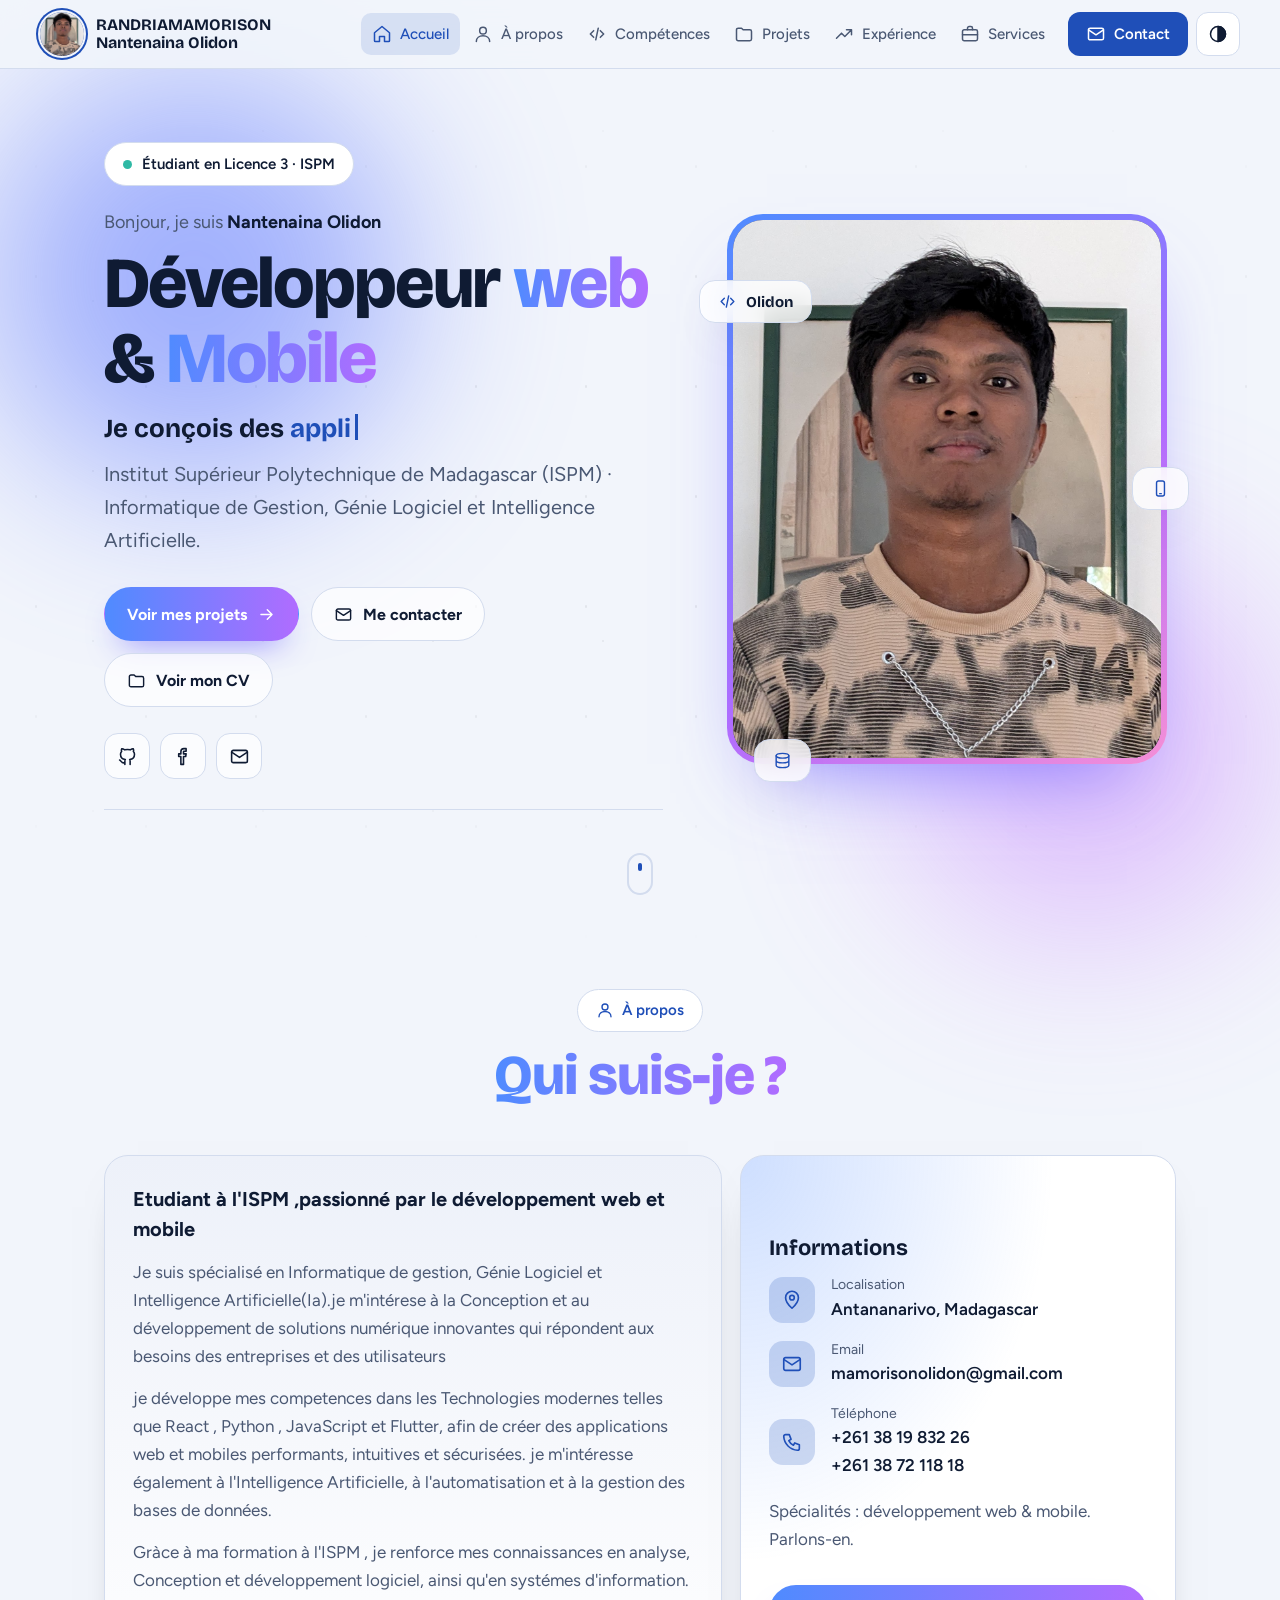
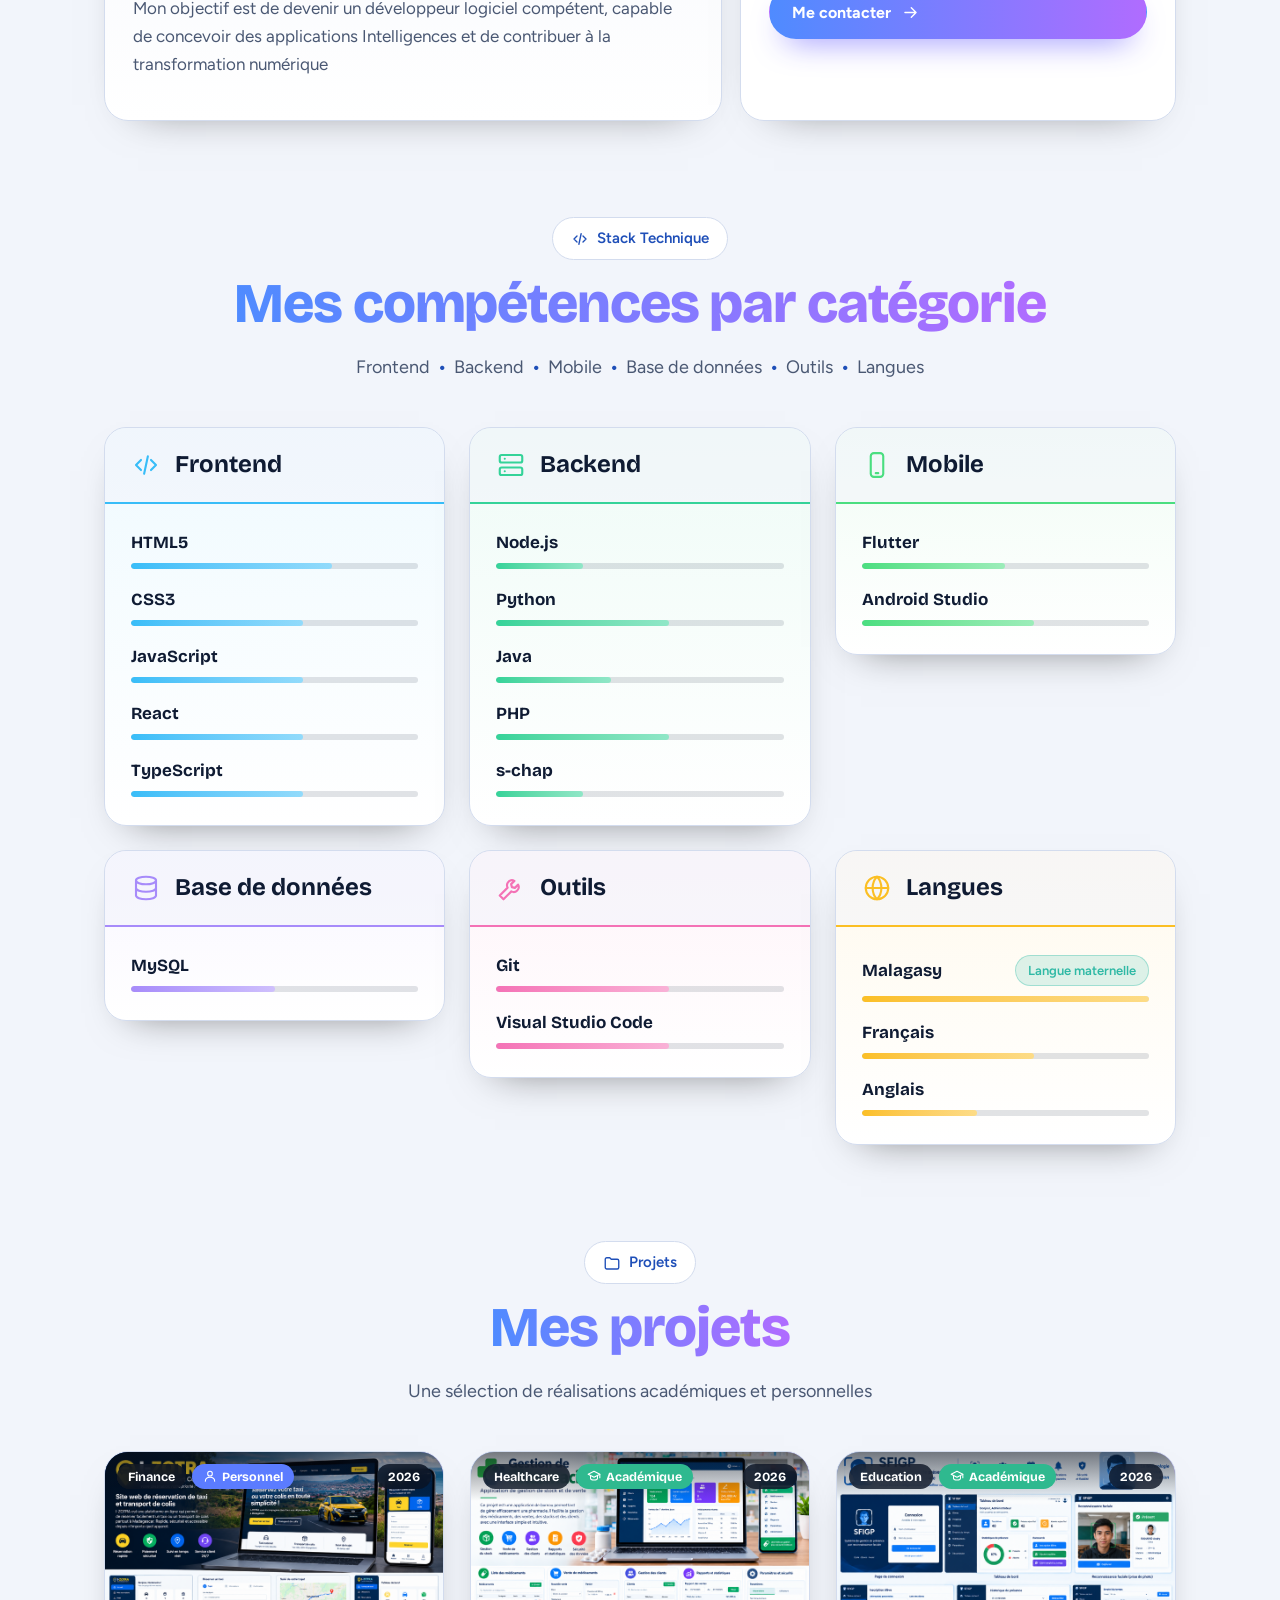
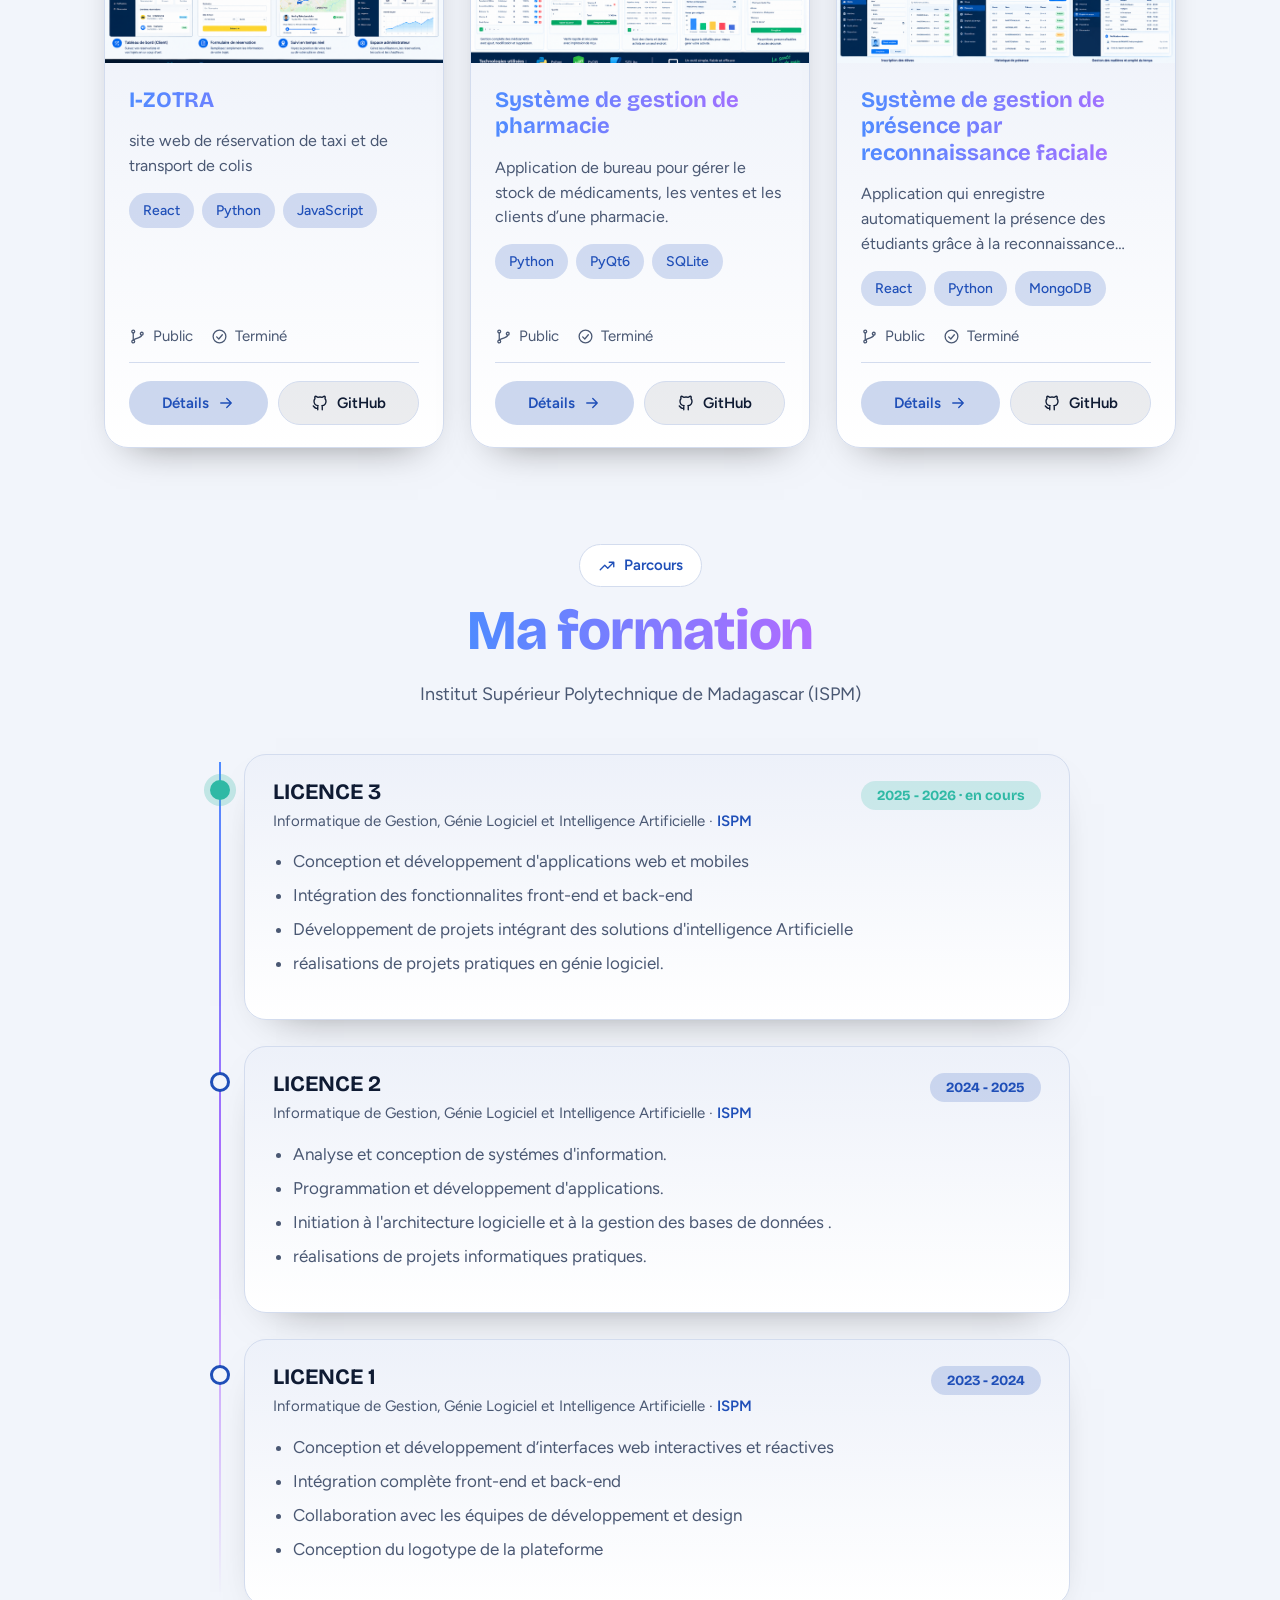
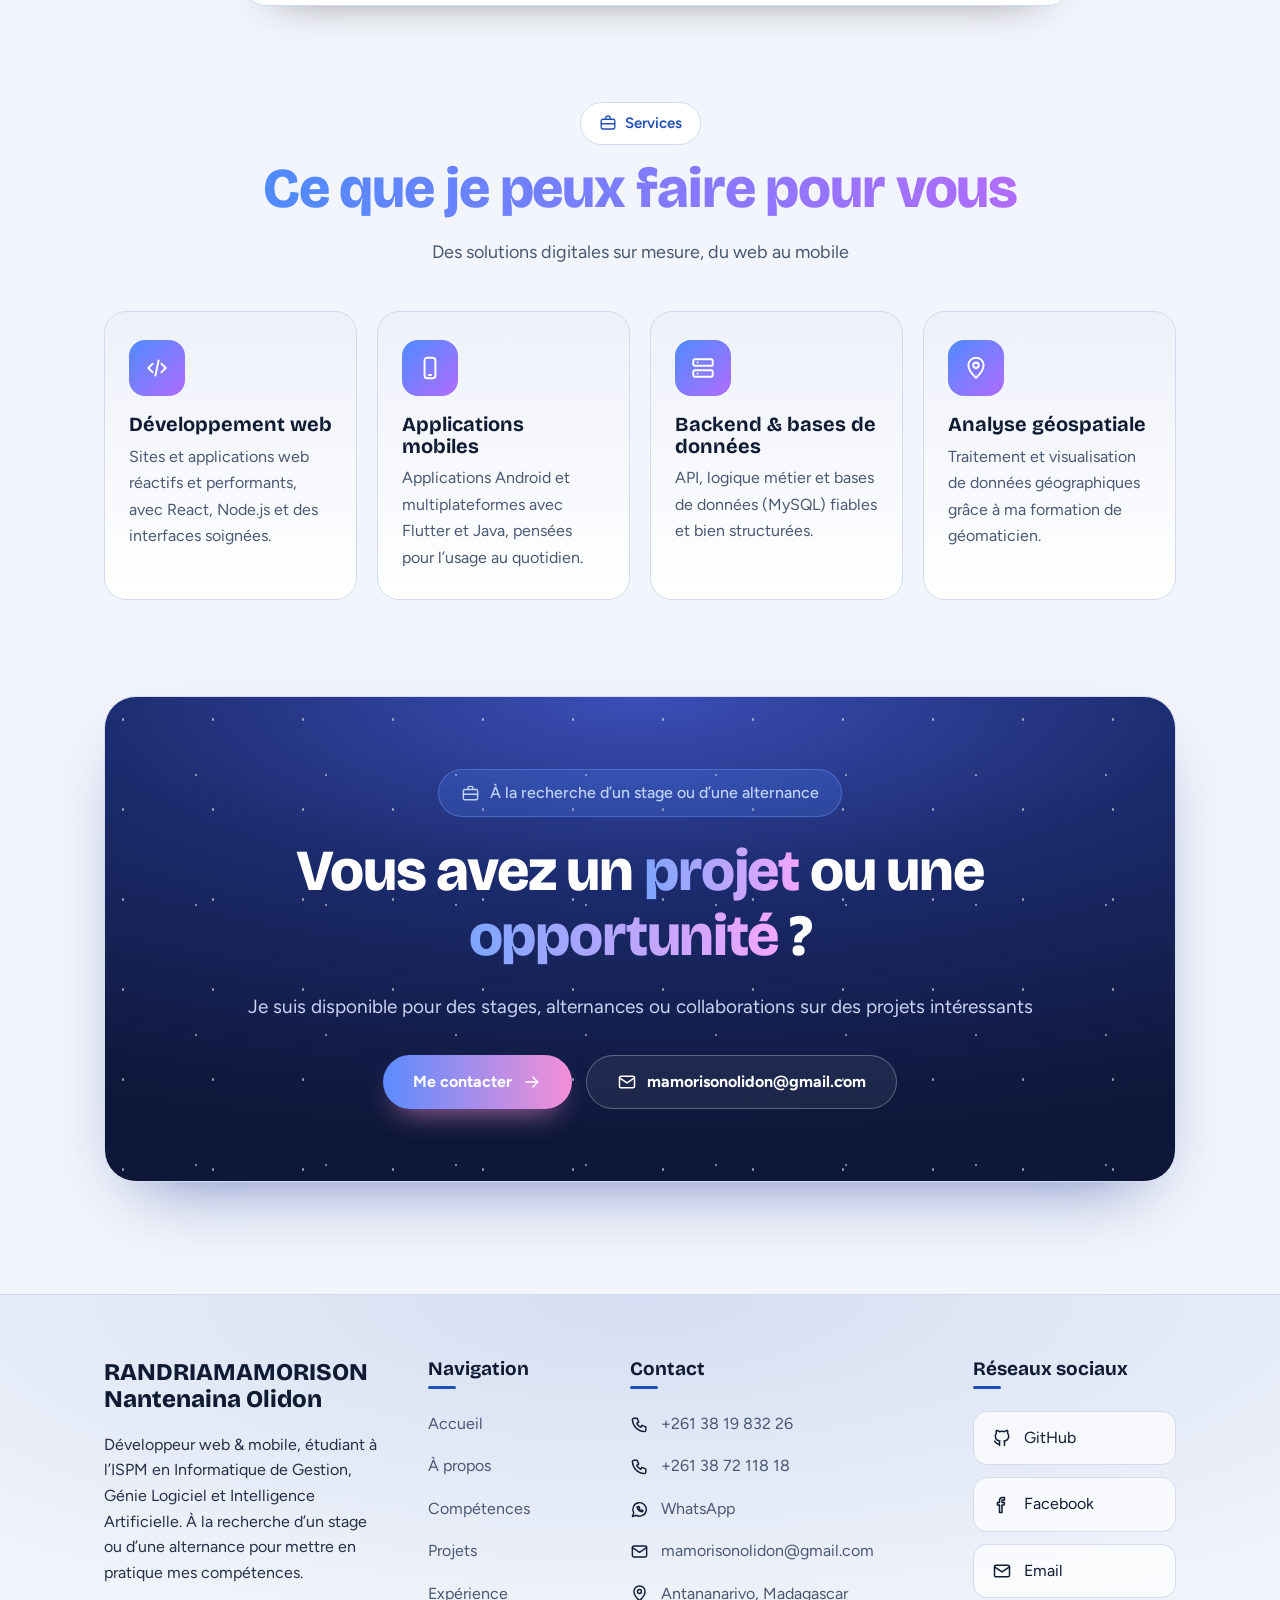
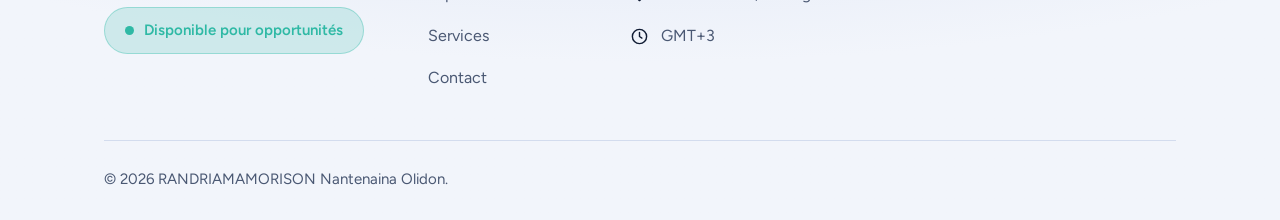
==== commit bc8005f5: "Update index.html" ====
--- a/index.html
+++ b/index.html
@@ -63,7 +63,7 @@
 <a class="hx-btn ghost" href="contact.html"><svg class="i" aria-hidden="true"><use href="#i-mail"/></svg>Me contacter</a>
 <a class="hx-btn ghost" href="cv.pdf"><svg class="i" aria-hidden="true"><use href="#i-folder"/></svg>Voir mon CV</a>
 </div>
-<div class="hx-social"><a href="https://github.com/mamorisonolidon-gif" target="_blank" rel="noopener noreferrer" aria-label="GitHub"><svg class="i" aria-hidden="true"><use href="#i-github"/></svg></a><a href="https://www.linkedin.com/in/VOTRE-PROFIL" target="_blank" rel="noopener noreferrer" aria-label="LinkedIn"><svg class="i" aria-hidden="true"><use href="#i-in"/></svg></a><a href="https://www.facebook.com/olidon.randriamamorison" target="_blank" rel="noopener noreferrer" aria-label="Facebook"><svg class="i" aria-hidden="true"><use href="#i-fb"/></svg></a><a href="mailto:mamorisonolidon@gmail.com" aria-label="Email"><svg class="i" aria-hidden="true"><use href="#i-mail"/></svg></a></div>
+<div class="hx-social"><a href="https://github.com/mamorisonolidon-gif" target="_blank" rel="noopener noreferrer" aria-label="GitHub"><svg class="i" aria-hidden="true"><use href="#i-github"/></svg><a href="https://www.facebook.com/olidon.randriamamorison" target="_blank" rel="noopener noreferrer" aria-label="Facebook"><svg class="i" aria-hidden="true"><use href="#i-fb"/></svg></a><a href="mailto:mamorisonolidon@gmail.com" aria-label="Email"><svg class="i" aria-hidden="true"><use href="#i-mail"/></svg></a></div>
 <ul class="hx-stats">
 
 </ul>
@@ -96,8 +96,7 @@
 <li><span class="ab-ico"><svg class="i" aria-hidden="true"><use href="#i-pin"/></svg></span><div><small>Localisation</small><b>Antananarivo, Madagascar</b></div></li>
 <li><span class="ab-ico"><svg class="i" aria-hidden="true"><use href="#i-mail"/></svg></span><div><small>Email</small><b>mamorisonolidon@gmail.com</b></div></li>
 <li><span class="ab-ico"><svg class="i" aria-hidden="true"><use href="#i-call"/></svg></span><div><small>Téléphone</small><b>+261 38 19 832 26<br>+261 38 72 118 18</b></div></li>
-<span class="ft-avail"><i aria-hidden="true"></i>Disponibilité immédiate</span>
-<h3>Un projet en tête ?</h3>
+
 <p>Spécialités : développement web &amp; mobile. Parlons-en.</p>
 <a class="hx-btn main" href="contact.html">Me contacter<svg class="i" aria-hidden="true"><use href="#i-arrow"/></svg></a>
 
@@ -181,7 +180,7 @@
 <ul class="tl-points"><li>Analyse et conception de systémes d'information.</li><li>Programmation et développement d'applications.</li><li>Initiation à l'architecture logicielle et à la gestion des bases de données .</li><li>réalisations de projets informatiques pratiques.</li></ul>
 </div></article>
 <article class="tl-item"><span class="tl-dot" aria-hidden="true"></span>
-<div class="tl-card"><div class="tl-head"><div><h3>LICENCE 1</h3><p class="tl-sub">Informatique de Gestion, Génie Logiciel et Intelligence Artificielle · <b class="co">ISPM</b></p></div><span class="tl-year">2024 - 2025</span></div>
+<div class="tl-card"><div class="tl-head"><div><h3>LICENCE 1</h3><p class="tl-sub">Informatique de Gestion, Génie Logiciel et Intelligence Artificielle · <b class="co">ISPM</b></p></div><span class="tl-year">2023 - 2024</span></div>
 <ul class="tl-points"><li>Conception et développement d’interfaces web interactives et réactives</li><li>Intégration complète front-end et back-end</li><li>Collaboration avec les équipes de développement et design</li><li>Conception du logotype de la plateforme</li></ul>
 </div></article>
 </div>
@@ -196,7 +195,7 @@
 <div class="sv-grid">
 <article class="sv-card"><span class="sv-ico"><svg class="i" aria-hidden="true"><use href="#i-code"/></svg></span><h3>Développement web</h3><p>Sites et applications web réactifs et performants, avec React, Node.js et des interfaces soignées.</p></article>
 <article class="sv-card"><span class="sv-ico"><svg class="i" aria-hidden="true"><use href="#i-phone"/></svg></span><h3>Applications mobiles</h3><p>Applications Android et multiplateformes avec Flutter et Java, pensées pour l’usage au quotidien.</p></article>
-<article class="sv-card"><span class="sv-ico"><svg class="i" aria-hidden="true"><use href="#i-server"/></svg></span><h3>Backend &amp; bases de données</h3><p>API, logique métier et bases de données (MySQL, MongoDB) fiables et bien structurées.</p></article>
+<article class="sv-card"><span class="sv-ico"><svg class="i" aria-hidden="true"><use href="#i-server"/></svg></span><h3>Backend &amp; bases de données</h3><p>API, logique métier et bases de données (MySQL) fiables et bien structurées.</p></article>
 <article class="sv-card"><span class="sv-ico"><svg class="i" aria-hidden="true"><use href="#i-pin"/></svg></span><h3>Analyse géospatiale</h3><p>Traitement et visualisation de données géographiques grâce à ma formation de géomaticien.</p></article>
 </div>
 </section>
@@ -233,12 +232,12 @@
 </ul></div>
 <div class="ft-col"><h3>Réseaux sociaux</h3><ul class="ft-social">
 <li><a href="https://github.com/mamorisonolidon-gif" target="_blank" rel="noopener noreferrer"><svg class="i" aria-hidden="true"><use href="#i-github"/></svg>GitHub</a></li>
-<li><a href="https://www.linkedin.com/in/VOTRE-PROFIL" target="_blank" rel="noopener noreferrer"><svg class="i" aria-hidden="true"><use href="#i-in"/></svg>LinkedIn</a></li>
+
 <li><a href="https://www.facebook.com/olidon.randriamamorison" target="_blank" rel="noopener noreferrer"><svg class="i" aria-hidden="true"><use href="#i-fb"/></svg>Facebook</a></li>
 <li><a href="mailto:mamorisonolidon@gmail.com"><svg class="i" aria-hidden="true"><use href="#i-mail"/></svg>Email</a></li>
 </ul></div>
 </div>
-<div class="ft-bottom"><span>© 2026 RANDRIAMAMORISON Nantenaina Olidon. Tous droits réservés.</span><span class="ft-made">Fait avec <svg class="i" aria-hidden="true"><use href="#i-heart"/></svg> en HTML, CSS &amp; JavaScript</span></div>
+<div class="ft-bottom"><span>© 2026 RANDRIAMAMORISON Nantenaina Olidon. </span></div>
 </div>
 </footer>
 <script src="script.js"></script>
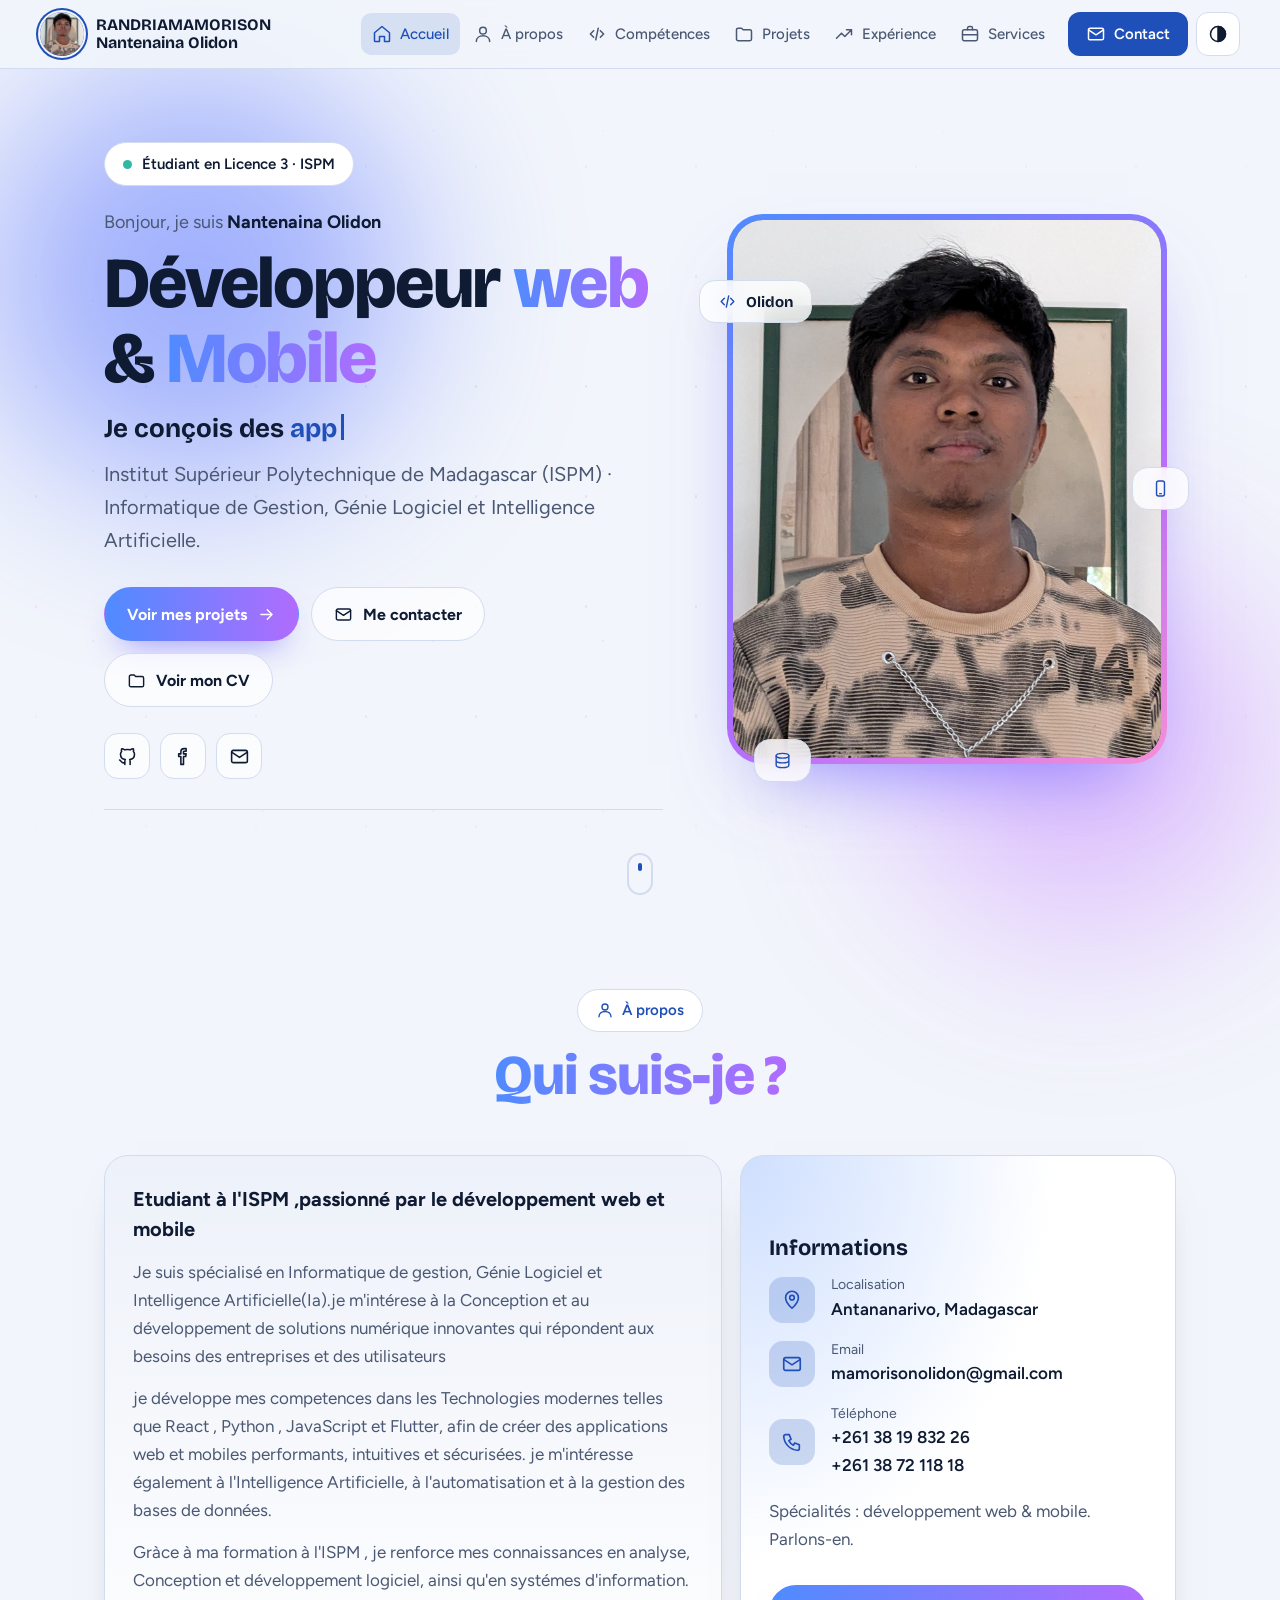
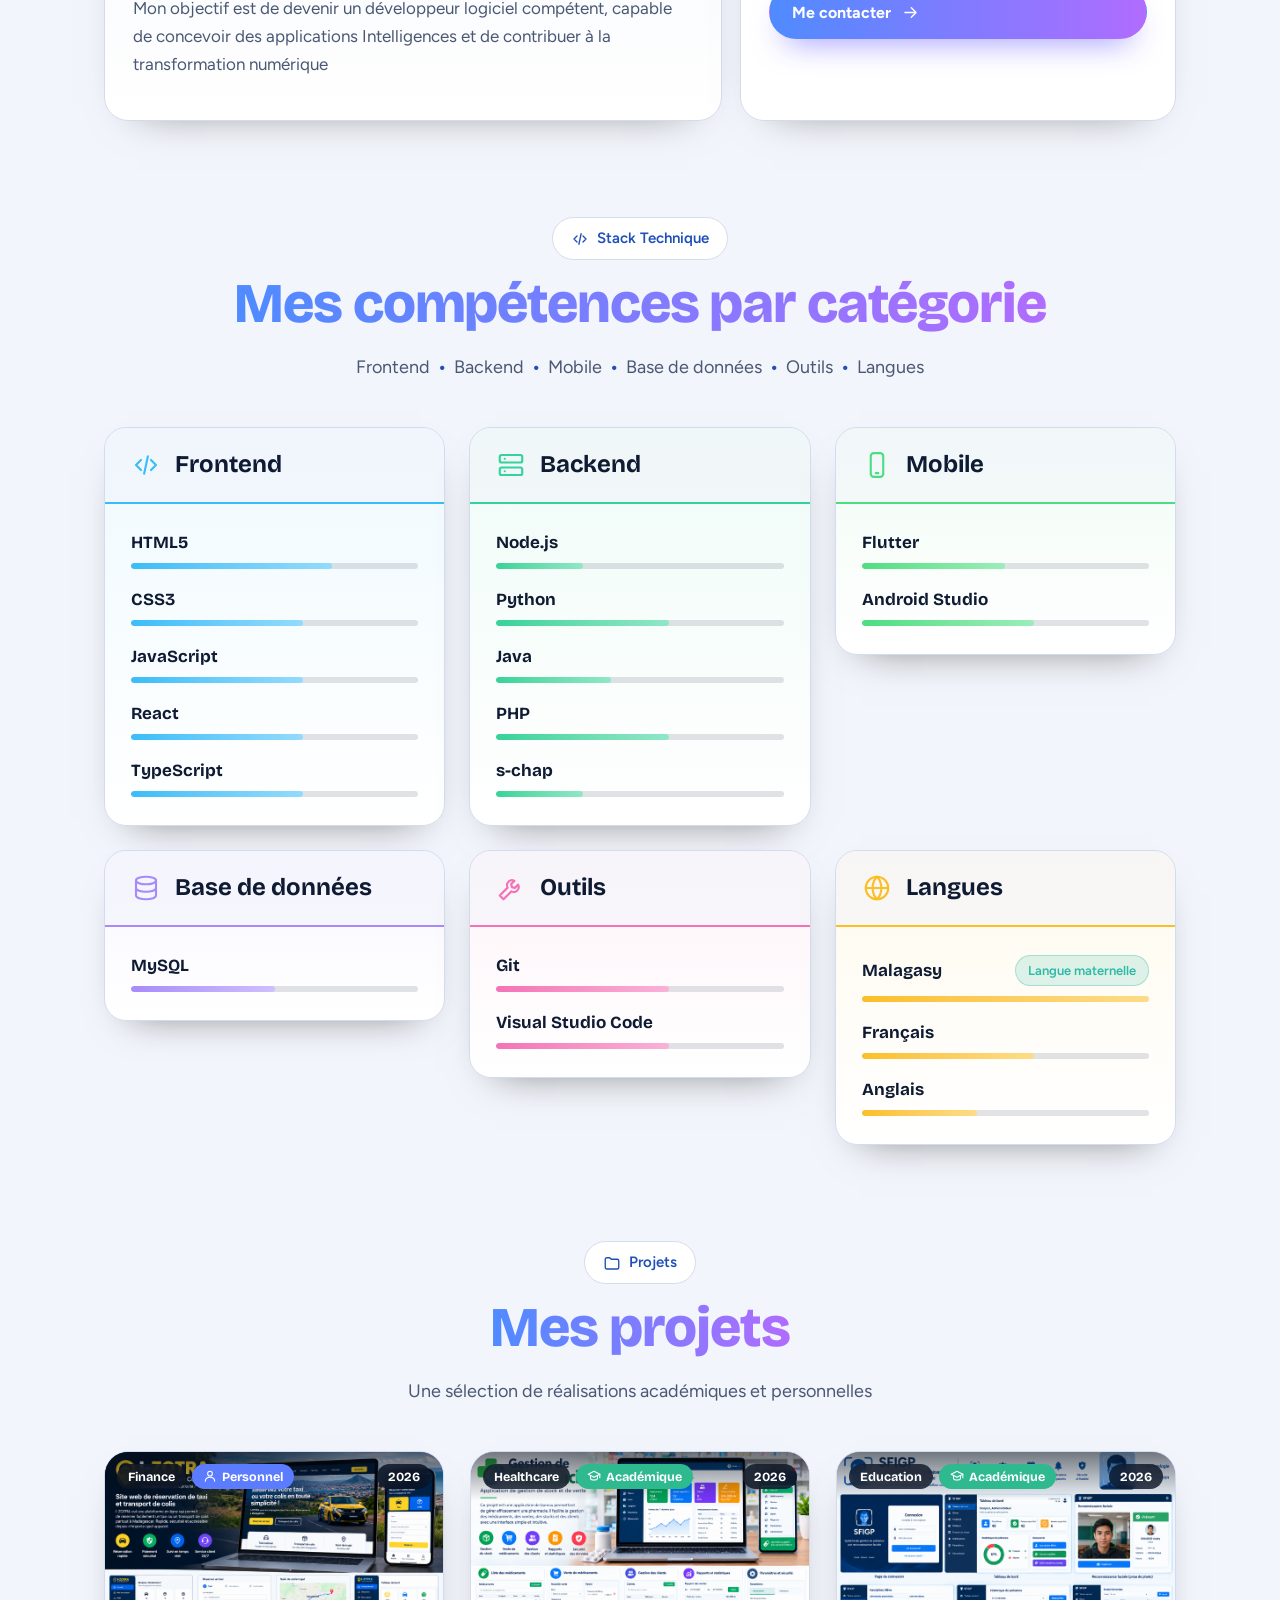
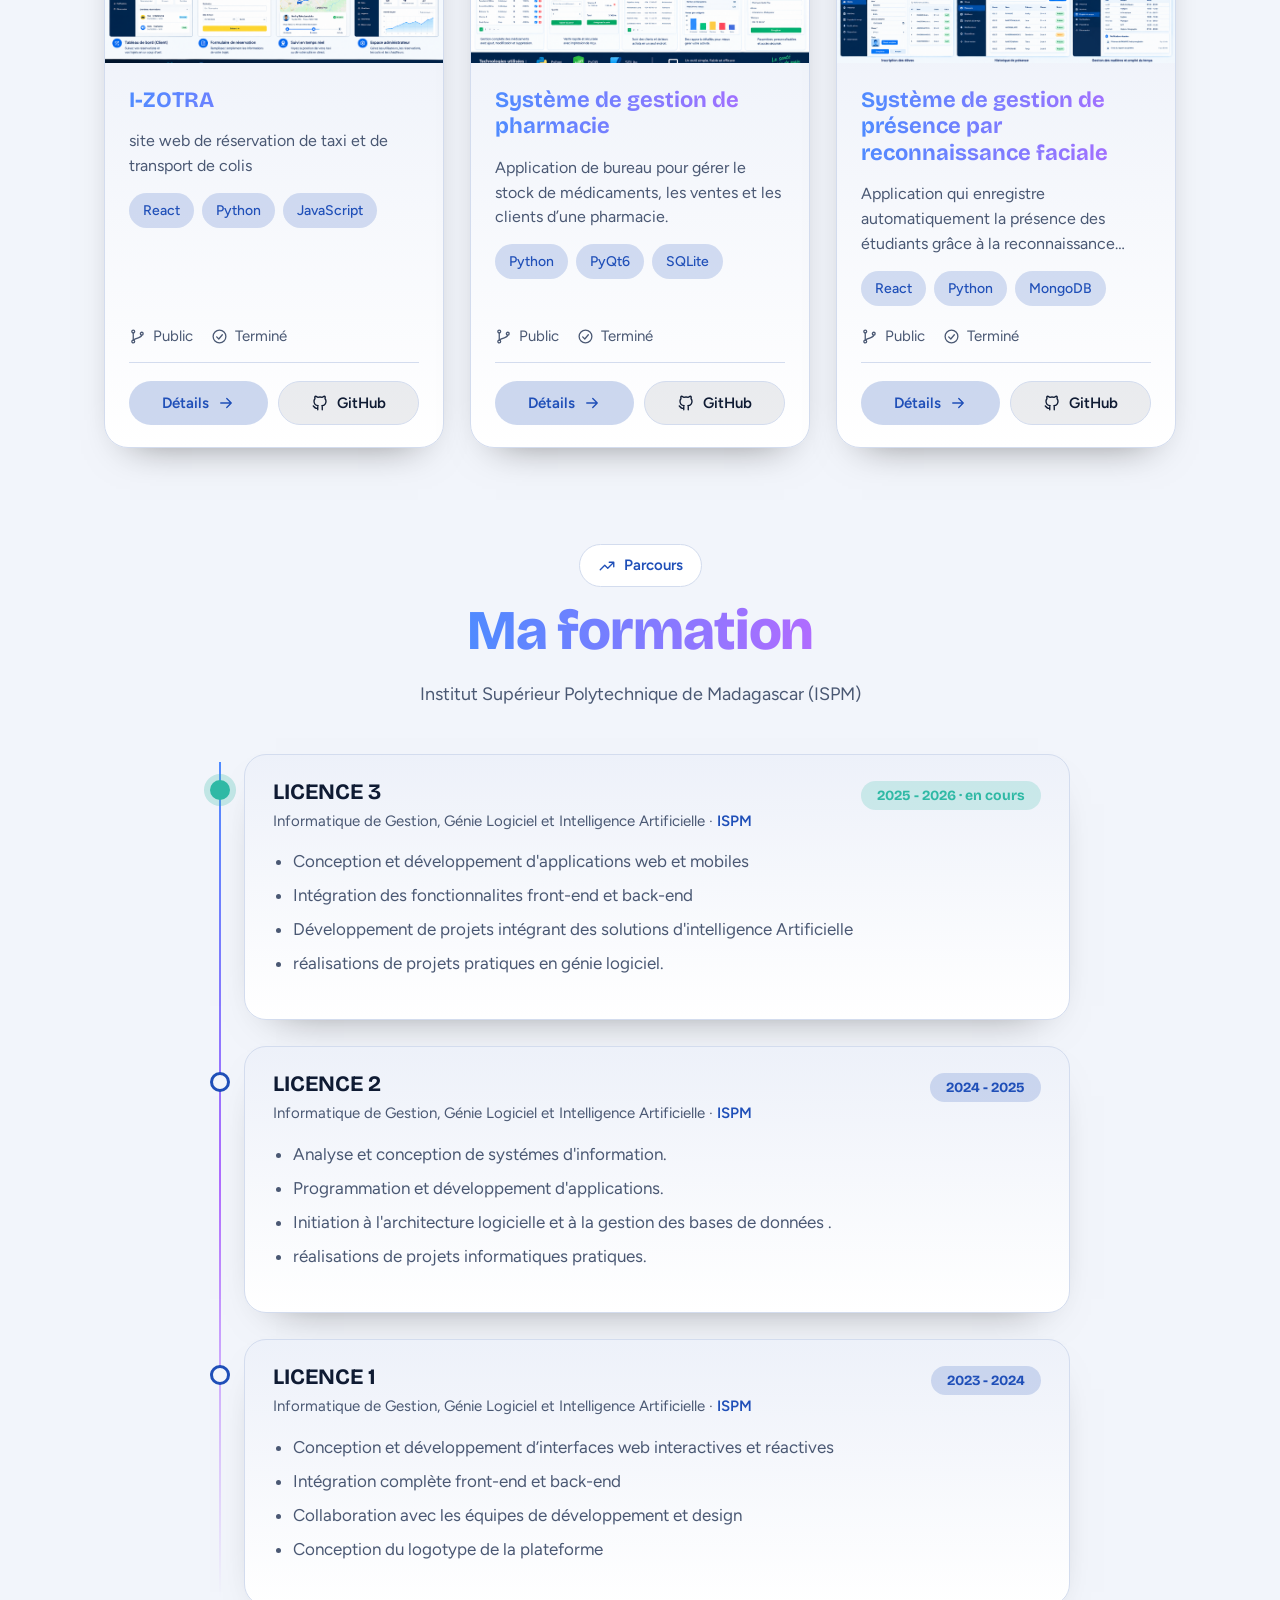
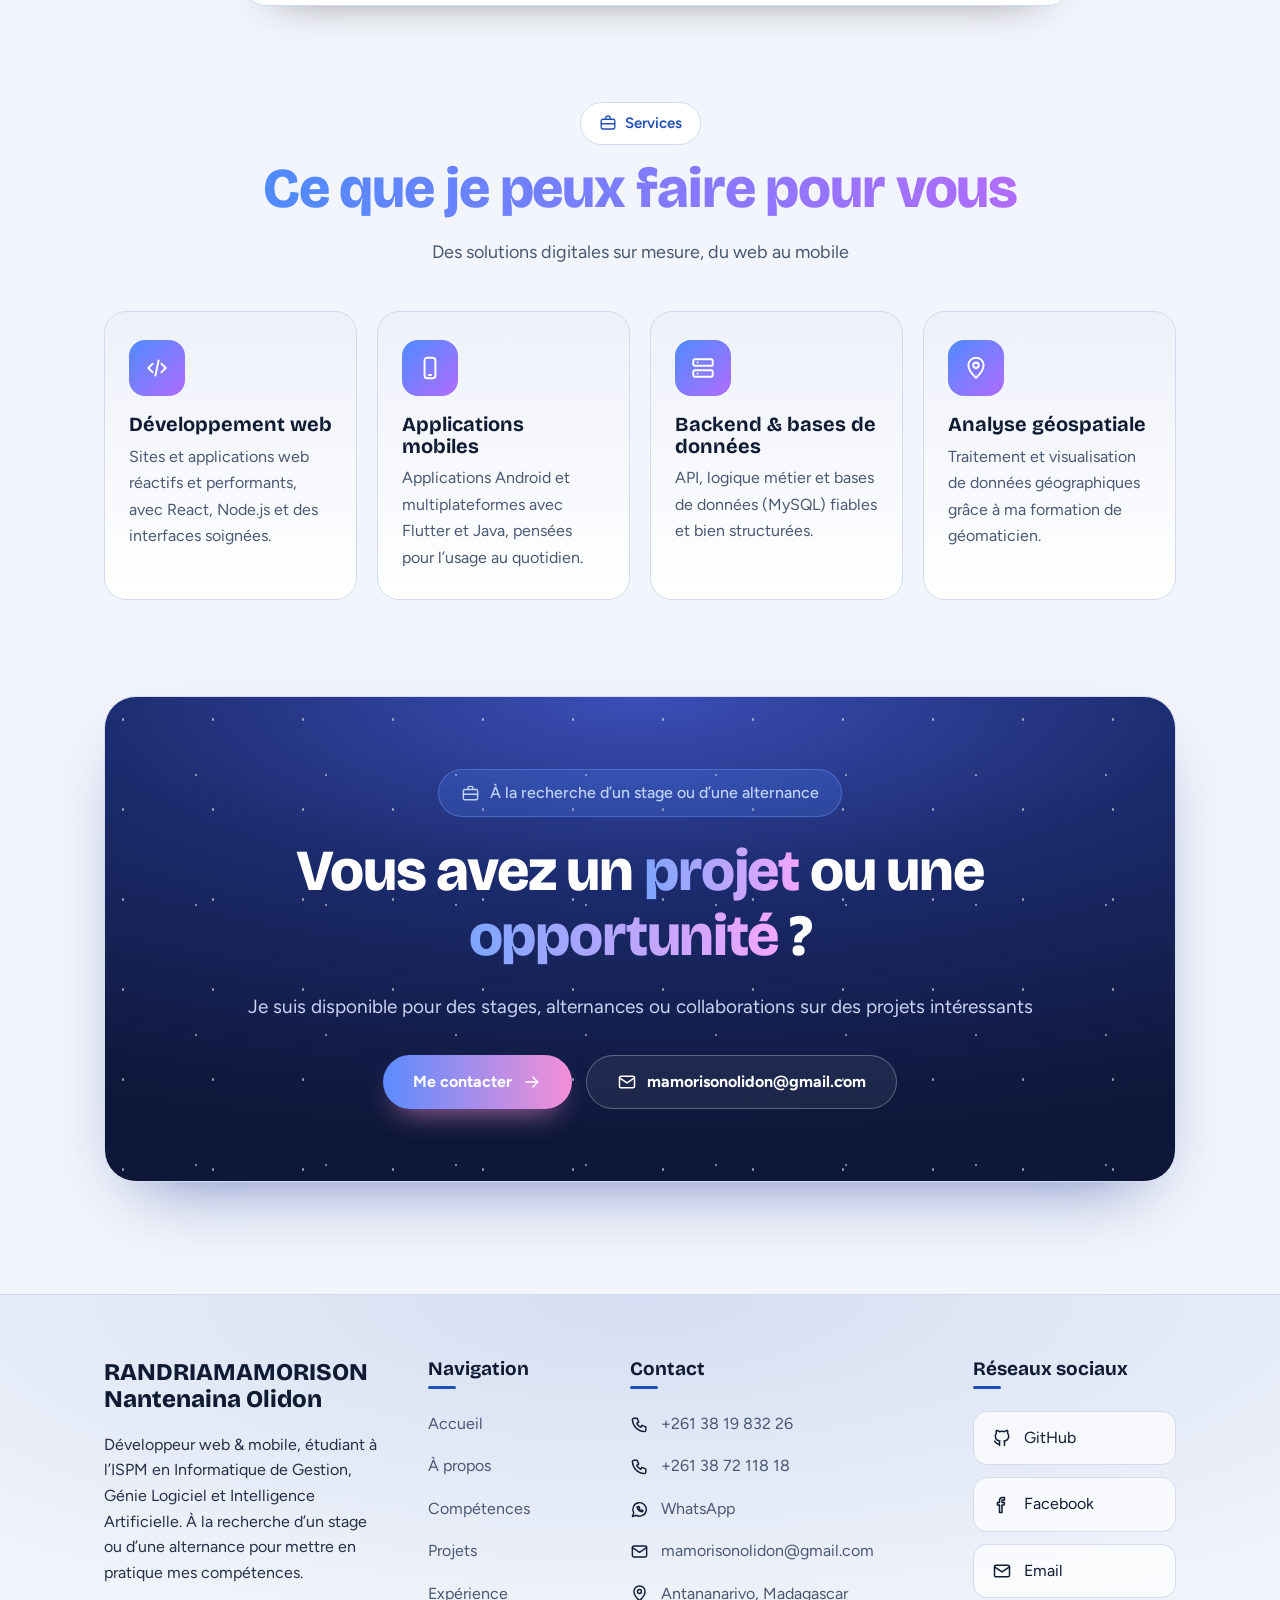
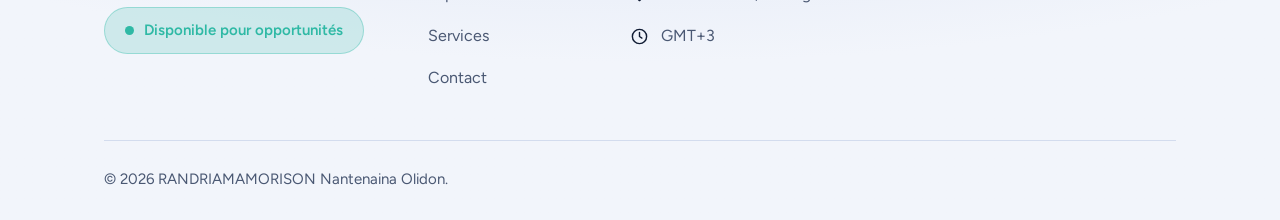
==== commit 98bd8b44: "Update index.html" ====
--- a/index.html
+++ b/index.html
@@ -61,7 +61,7 @@
 <div class="hx-btns">
 <a class="hx-btn main" href="#projets">Voir mes projets<svg class="i" aria-hidden="true"><use href="#i-arrow"/></svg></a>
 <a class="hx-btn ghost" href="contact.html"><svg class="i" aria-hidden="true"><use href="#i-mail"/></svg>Me contacter</a>
-<a class="hx-btn ghost" href="cv.pdf"><svg class="i" aria-hidden="true"><use href="#i-folder"/></svg>Voir mon CV</a>
+<a class="hx-btn ghost" href="assets/CV_OLIDORN.pdf"><svg class="i" aria-hidden="true"><use href="#i-folder"/></svg>Voir mon CV</a>
 </div>
 <div class="hx-social"><a href="https://github.com/mamorisonolidon-gif" target="_blank" rel="noopener noreferrer" aria-label="GitHub"><svg class="i" aria-hidden="true"><use href="#i-github"/></svg><a href="https://www.facebook.com/olidon.randriamamorison" target="_blank" rel="noopener noreferrer" aria-label="Facebook"><svg class="i" aria-hidden="true"><use href="#i-fb"/></svg></a><a href="mailto:mamorisonolidon@gmail.com" aria-label="Email"><svg class="i" aria-hidden="true"><use href="#i-mail"/></svg></a></div>
 <ul class="hx-stats">
